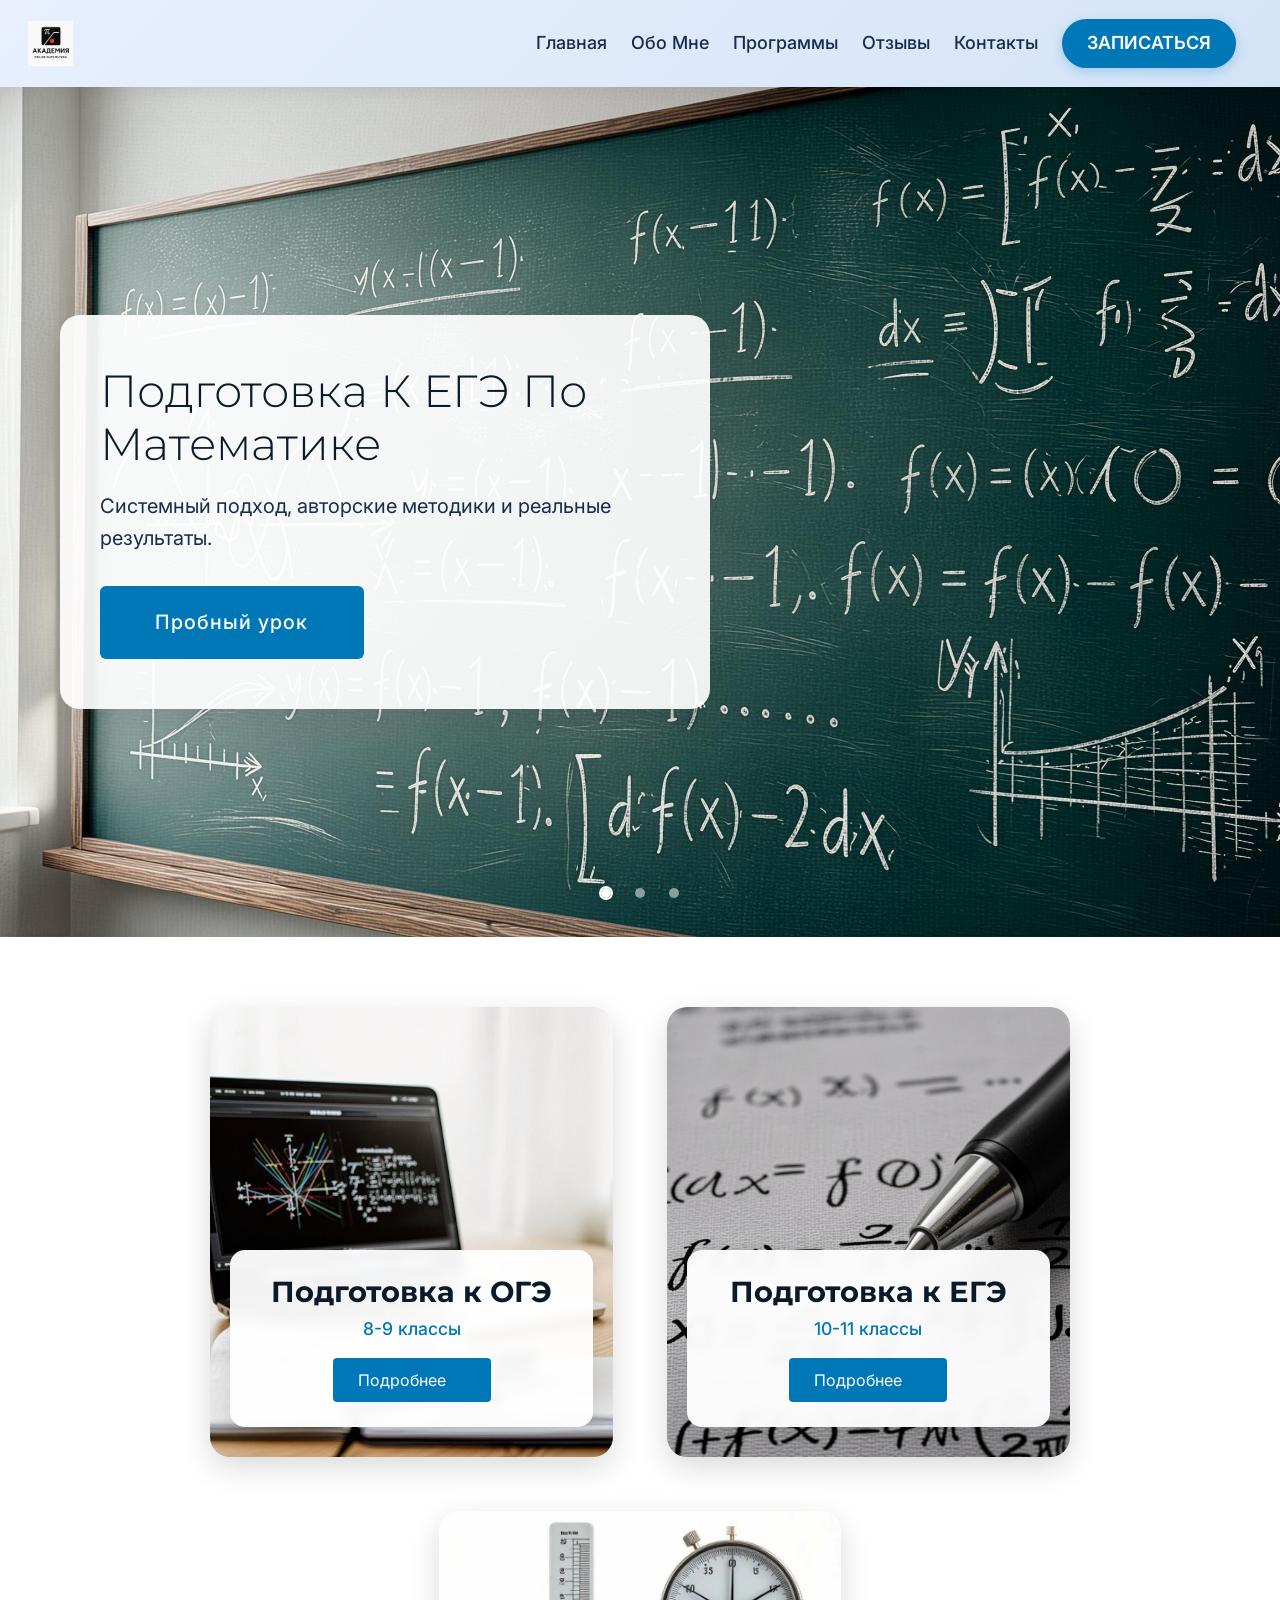
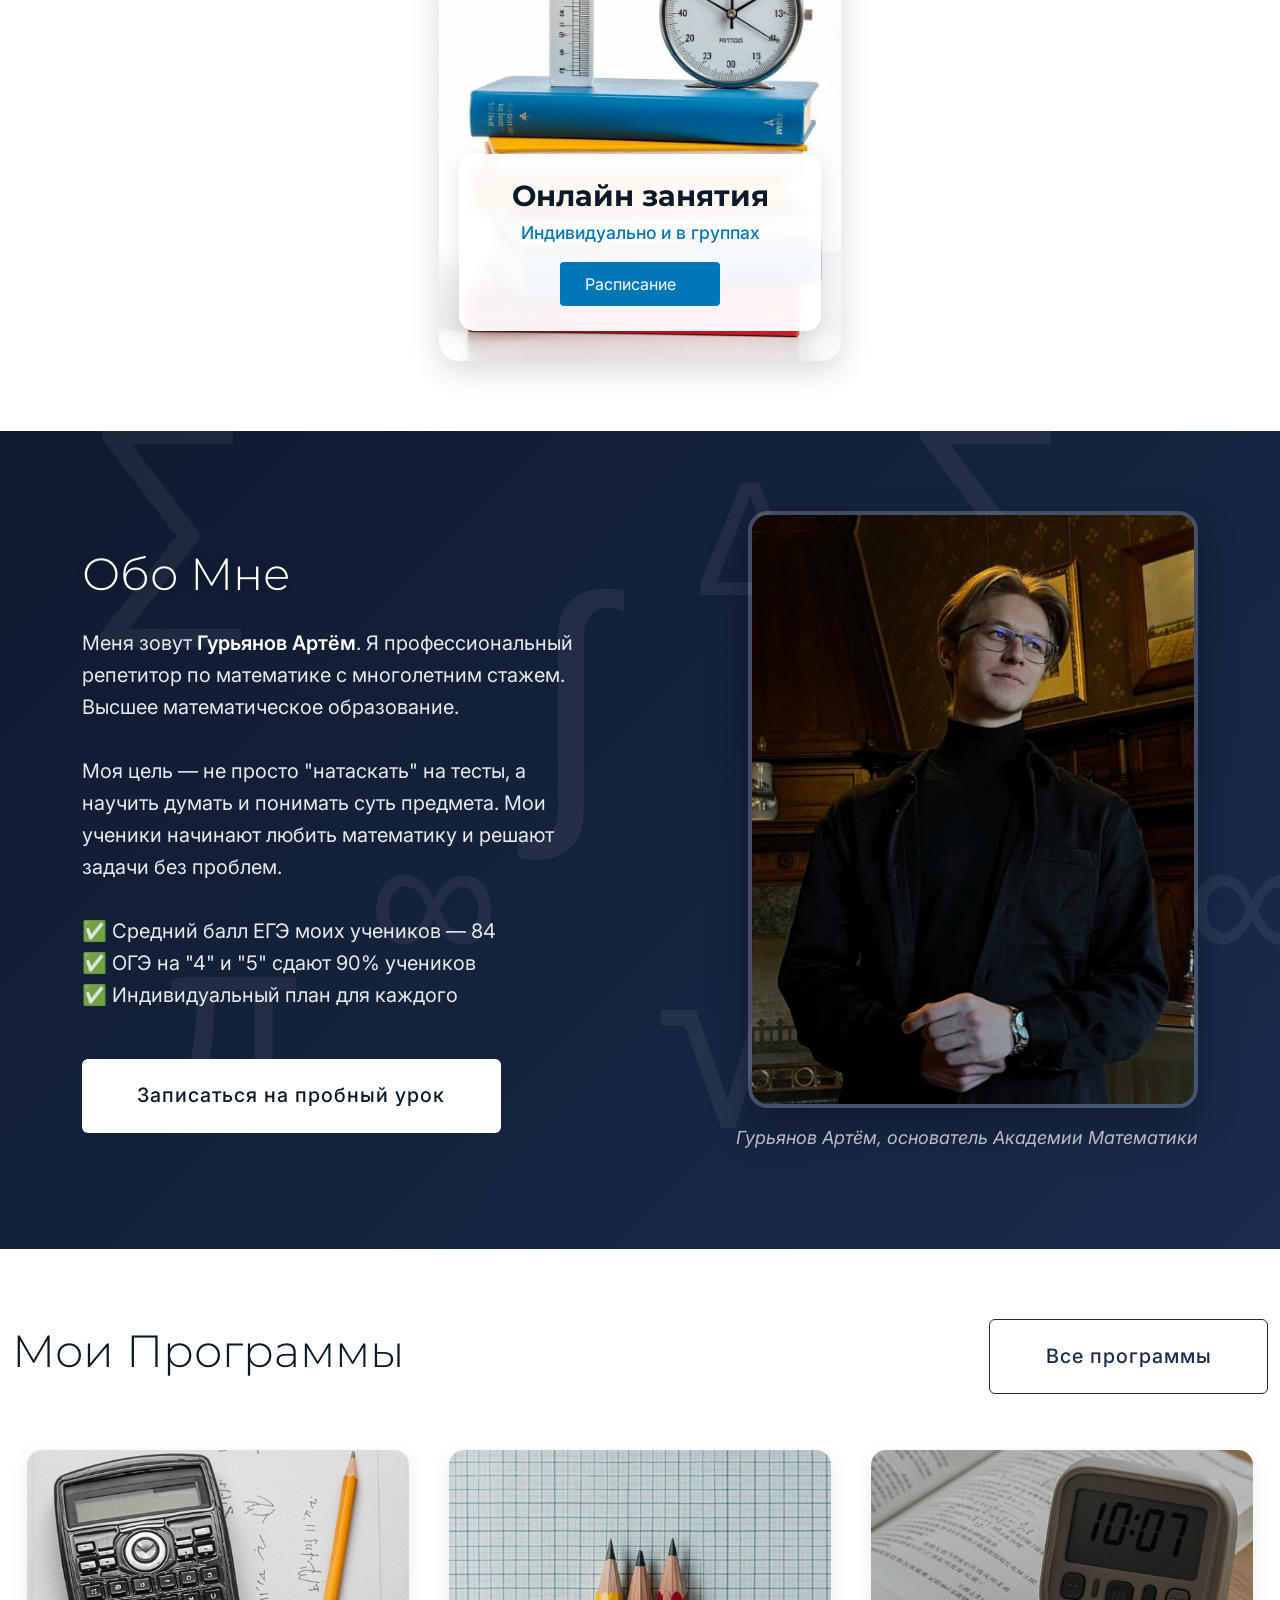
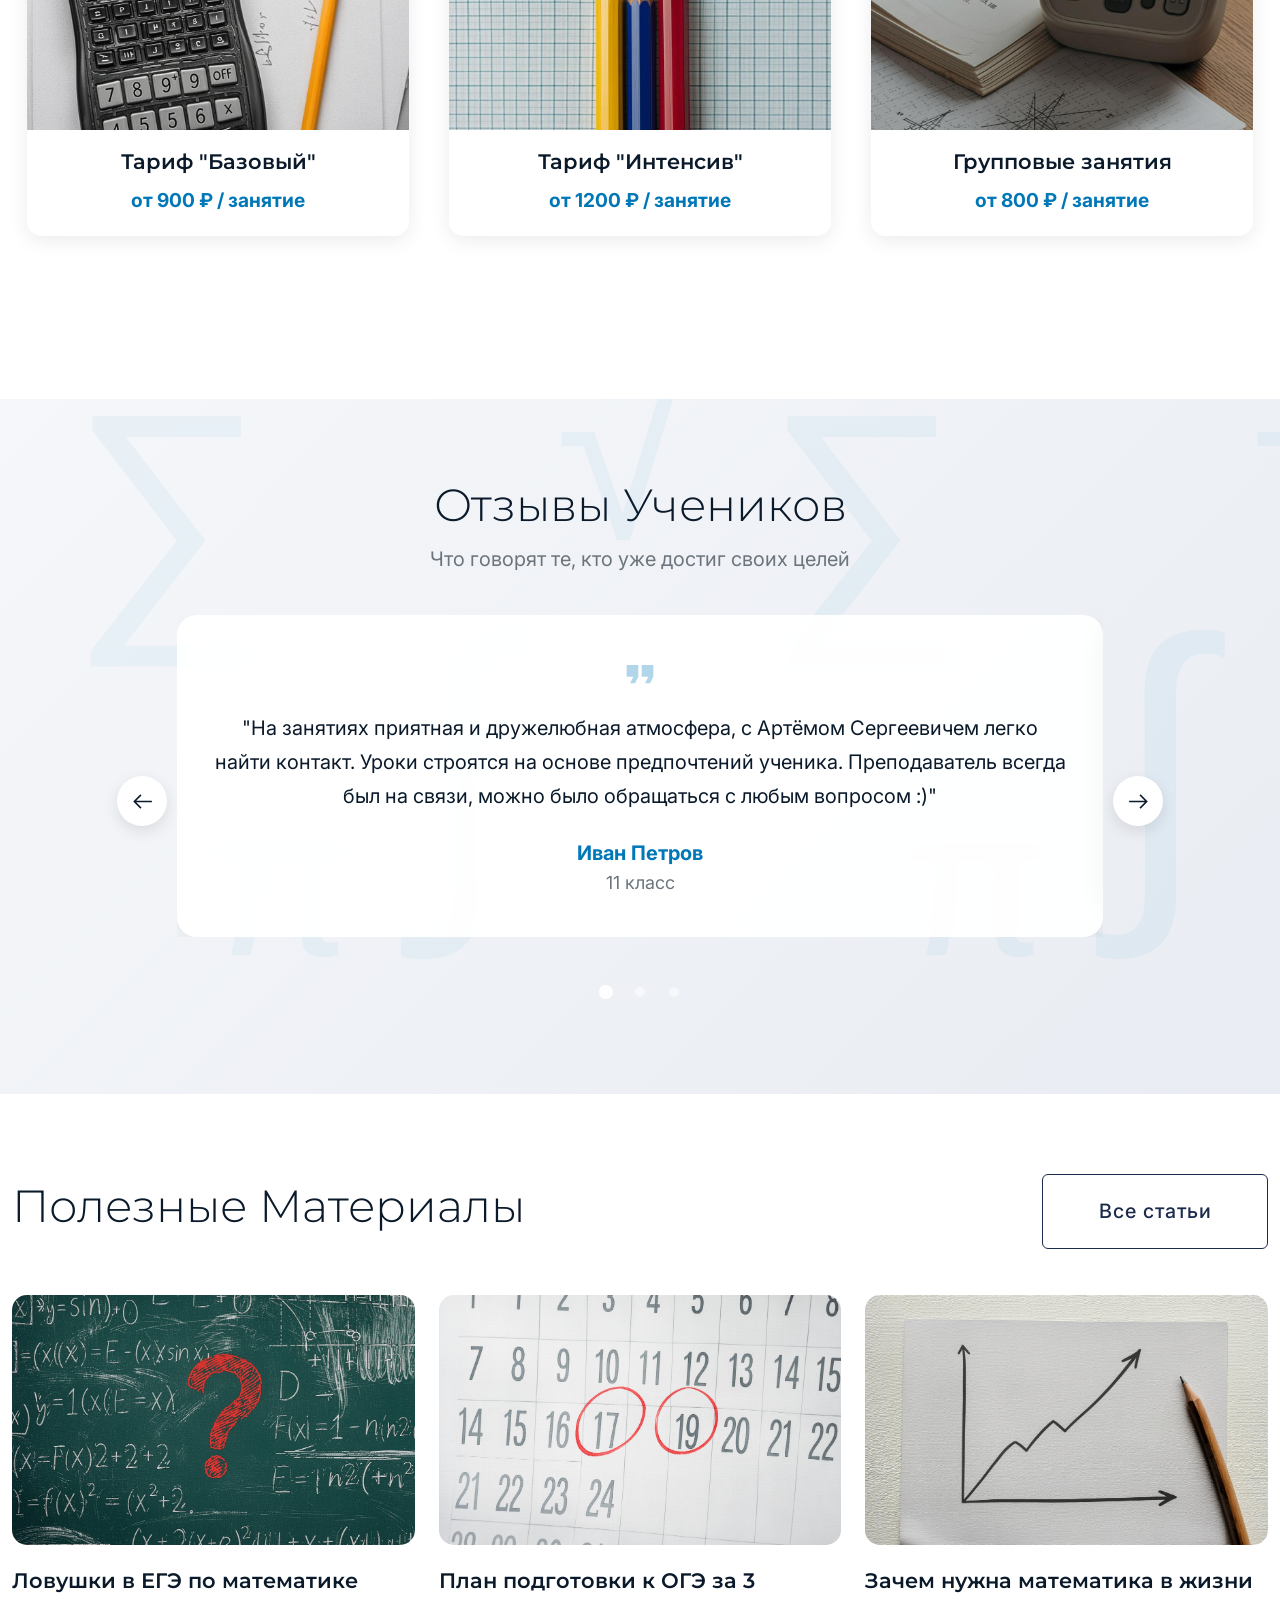
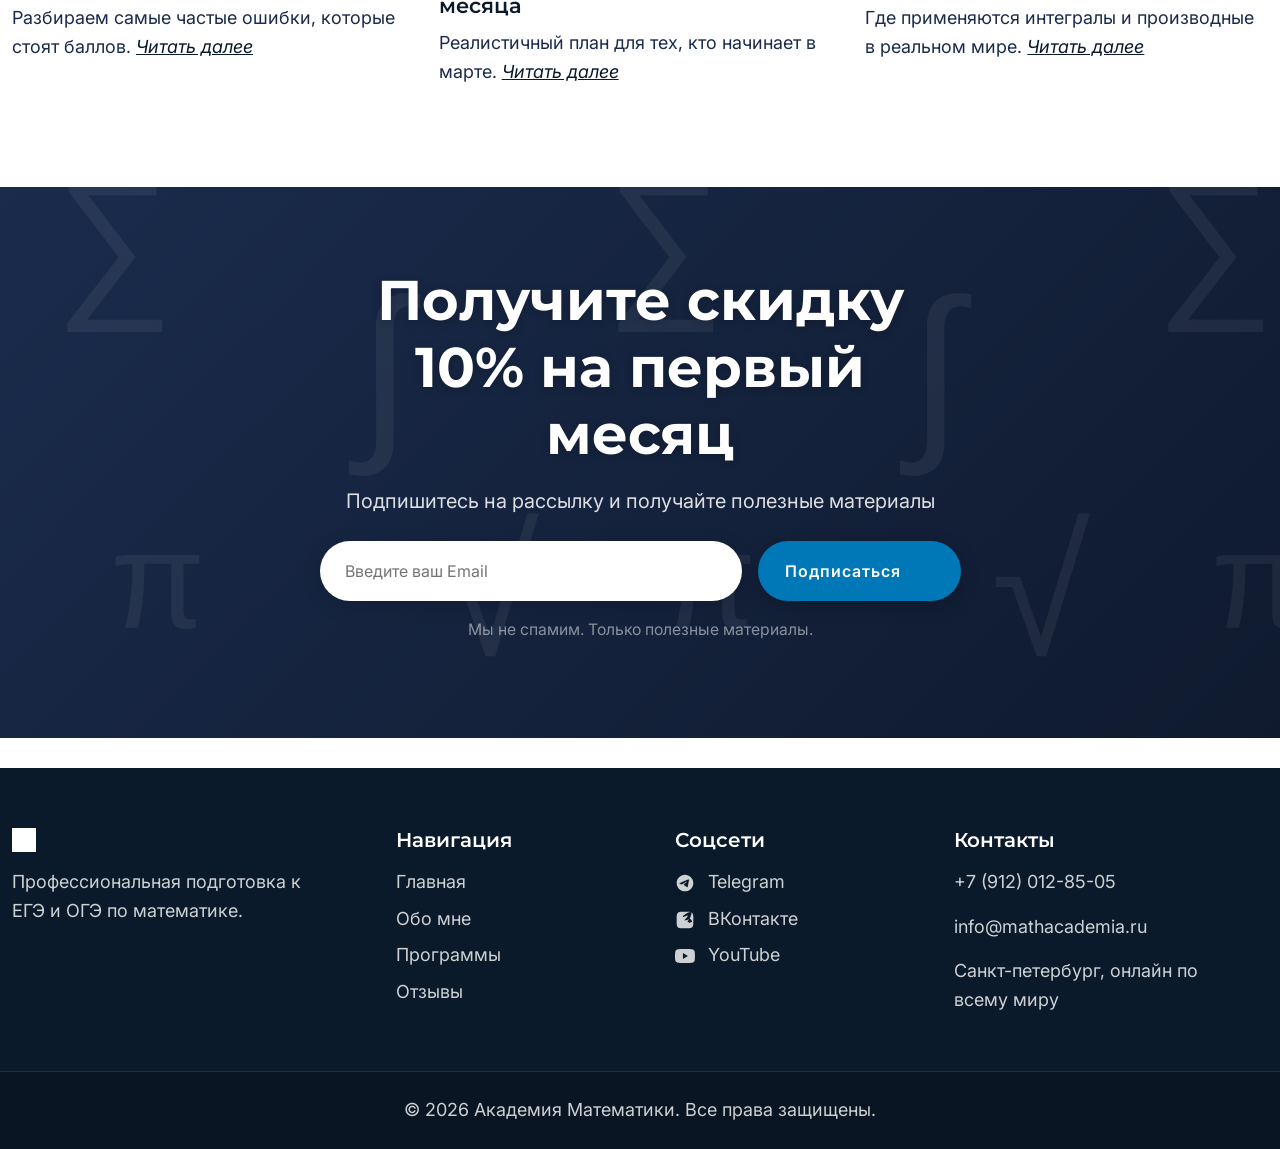
==== static/index.html @ e6bbadb2 "base_version" ====
<!DOCTYPE html>
<html>

<head>
  <title>Академия Математики</title>
  <meta charset="utf-8">
  <meta http-equiv="X-UA-Compatible" content="IE=edge">
  <meta name="viewport" content="width=device-width, initial-scale=1.0">
  <meta name="format-detection" content="telephone=no">
  <meta name="apple-mobile-web-app-capable" content="yes">
  <meta name="author" content="templatesjungle">
  <meta name="keywords" content="репетитор математика егэ огэ подготовка онлайн">
  <meta name="description" content="Профессиональный репетитор по математике. Подготовка к ЕГЭ и ОГЭ на высокий балл.">

  <link rel="stylesheet" type="text/css" href="/static/css/bootstrap.min.css">
  <link rel="stylesheet" type="text/css" href="/static/style.css">
  <link rel="stylesheet" href="https://cdn.jsdelivr.net/npm/swiper@9/swiper-bundle.min.css" />

  <link rel="preconnect" href="https://fonts.googleapis.com">
  <link rel="preconnect" href="https://fonts.gstatic.com" crossorigin>
  <link href="https://fonts.googleapis.com/css2?family=Inter:opsz,wght@14..32,400;14..32,500;14..32,600&family=Montserrat:wght@600;700&display=swap" rel="stylesheet">
</head>

<body class="bg-body" data-bs-spy="scroll" data-bs-target="#navbar" data-bs-root-margin="0px 0px -40%"
  data-bs-smooth-scroll="true" tabindex="0">
  
  <!-- SVG Иконки -->
  <svg xmlns="http://www.w3.org/2000/svg" style="display: none;">
    <symbol id="search" viewBox="0 0 32 32">
      <path fill="currentColor" d="M19 3C13.488 3 9 7.488 9 13c0 2.395.84 4.59 2.25 6.313L3.281 27.28l1.439 1.44l7.968-7.969A9.922 9.922 0 0 0 19 23c5.512 0 10-4.488 10-10S24.512 3 19 3zm0 2c4.43 0 8 3.57 8 8s-3.57 8-8 8s-8-3.57-8-8s3.57-8 8-8z" />
    </symbol>
    <symbol id="user" viewBox="0 0 16 16">
      <path d="M3 14s-1 0-1-1 1-4 6-4 6 3 6 4-1 1-1 1H3Zm5-6a3 3 0 1 0 0-6 3 3 0 0 0 0 6Z" />
    </symbol>
    <symbol id="cart" viewBox="0 0 16 16">
      <path d="M0 1.5A.5.5 0 0 1 .5 1H2a.5.5 0 0 1 .485.379L2.89 3H14.5a.5.5 0 0 1 .491.592l-1.5 8A.5.5 0 0 1 13 12H4a.5.5 0 0 1-.491-.408L2.01 3.607 1.61 2H.5a.5.5 0 0 1-.5-.5zM5 12a2 2 0 1 0 0 4 2 2 0 0 0 0-4zm7 0a2 2 0 1 0 0 4 2 2 0 0 0 0-4zm-7 1a1 1 0 1 1 0 2 1 1 0 0 1 0-2zm7 0a1 1 0 1 1 0 2 1 1 0 0 1 0-2z" />
    </symbol>
    <symbol id="arrow-left" viewBox="0 0 32 32">
      <path fill="currentColor" d="m13.281 6.781l-8.5 8.5l-.687.719l.687.719l8.5 8.5l1.438-1.438L7.938 17H28v-2H7.937l6.782-6.781z" />
    </symbol>
    <symbol id="arrow-right" viewBox="0 0 32 32">
      <path fill="currentColor" d="M18.719 6.781L17.28 8.22L24.063 15H4v2h20.063l-6.782 6.781l1.438 1.438l8.5-8.5l.687-.719l-.687-.719z" />
    </symbol>
    <symbol id="quote" viewBox="0 0 24 24">
      <path fill="currentColor" d="m15 17l2-4h-4V6h7v7l-2 4h-3Zm-9 0l2-4H4V6h7v7l-2 4H6Z" />
    </symbol>
    <symbol id="navbar-icon" viewBox="0 0 16 16">
      <path d="M14 10.5a.5.5 0 0 0-.5-.5h-3a.5.5 0 0 0 0 1h3a.5.5 0 0 0 .5-.5zm0-3a.5.5 0 0 0-.5-.5h-7a.5.5 0 0 0 0 1h7a.5.5 0 0 0 .5-.5zm0-3a.5.5 0 0 0-.5-.5h-11a.5.5 0 0 0 0 1h11a.5.5 0 0 0 .5-.5z" />
    </symbol>
    <symbol id="close" viewBox="0 0 16 16">
      <path d="M2.146 2.854a.5.5 0 1 1 .708-.708L8 7.293l5.146-5.147a.5.5 0 0 1 .708.708L8.707 8l5.147 5.146a.5.5 0 0 1-.708.708L8 8.707l-5.146 5.147a.5.5 0 0 1-.708-.708L7.293 8 2.146 2.854Z" />
    </symbol>
  </svg>

  <div id="preloader">
    <span class="loader"></span>
  </div>

  <!-- Header с светлой оболочкой -->
<header id="header" class="site-header">
  <nav id="header-nav" class="navbar navbar-expand-lg px-md-3 py-md-3 py-3">
    <div class="container-fluid">
      <a class="navbar-brand" href="index.html">
        <!-- Логотип должен быть тёмным, так как шапка светлая -->
        <img src="/static/images/main-logo.png" class="logo" alt="Math Mentor" style="height: 45px;">
      </a>
      <button class="navbar-toggler d-flex d-lg-none order-3 p-0" type="button" data-bs-toggle="offcanvas"
        data-bs-target="#bdNavbar" aria-controls="bdNavbar" aria-expanded="false" aria-label="Toggle navigation">
        <svg class="navbar-icon" width="40" height="40">
          <use xlink:href="#navbar-icon"></use>
        </svg>
      </button>
      <div class="offcanvas offcanvas-end" tabindex="-1" id="bdNavbar" aria-labelledby="bdNavbarOffcanvasLabel">
        <div class="offcanvas-header px-4 pb-0">
          <a class="navbar-brand" href="index.html">
            <img src="/static/images/main-logo.png" class="logo" alt="Math Mentor" style="height: 45px;">
          </a>
          <button type="button" class="btn-close" data-bs-dismiss="offcanvas" aria-label="Close"
            data-bs-target="#bdNavbar"></button>
        </div>
        <div class="offcanvas-body">
          <ul id="navbar" class="navbar-nav text-capitalize justify-content-end align-items-center flex-grow-1 pe-3">
            <li class="nav-item">
              <a class="nav-link me-4 active" href="index.html">Главная</a>
            </li>
            <li class="nav-item">
              <a class="nav-link me-4" href="#about-us">Обо мне</a>
            </li>
            <li class="nav-item dropdown me-4">
              <a class="nav-link dropdown-toggle" href="#" id="dropdownPages" data-bs-toggle="dropdown"
                aria-haspopup="true" aria-expanded="false">Программы</a>
              <ul class="dropdown-menu list-unstyled" aria-labelledby="dropdownPages">
                <li><a href="#" class="dropdown-item">Подготовка к ОГЭ</a></li>
                <li><a href="#" class="dropdown-item">Подготовка к ЕГЭ (Профиль)</a></li>
                <li><a href="#" class="dropdown-item">Подготовка к ЕГЭ (База)</a></li>
              </ul>
            </li>
            <li class="nav-item">
              <a class="nav-link me-4" href="#testimonials">Отзывы</a>
            </li>
            <li class="nav-item">
              <a class="nav-link me-4" href="#footer">Контакты</a>
            </li>
            <li class="nav-item">
              <a class="nav-link" href="#">ЗАПИСАТЬСЯ</a>
            </li>
          </ul>
        </div>
      </div>
    </div>
  </nav>
</header>

  <!-- Billboard -->
  <section id="billboard" class="overflow-hidden">
    <div class="swiper main-swiper">
      <div class="swiper-wrapper">
        <div class="swiper-slide">
          <div class="container-fluid px-0">
            <div class="row g-0">
              <div class="col-md-12">
                <div class="banner-item d-flex align-items-center"
                  style="background-image: url('/static/images/banner-image1.jpg'); background-repeat: no-repeat; background-position: center; background-size: cover; min-height: 850px;">
                  <div class="banner-content">
                    <h2 class="display-2 text-capitalize text-dark pb-2">Подготовка к ЕГЭ по математике</h2>
                    <p class="fs-5">Системный подход, авторские методики и реальные результаты.</p>
                    <a href="#" class="btn btn-medium btn-primary position-relative mt-3">
                      <span>Пробный урок</span>
                      <svg class="arrow-right position-absolute" width="18" height="20">
                        <use xlink:href="#arrow-right"></use>
                      </svg>
                    </a>
                  </div>
                </div>
              </div>
            </div>
          </div>
        </div>
        <div class="swiper-slide">
          <div class="container-fluid px-0">
            <div class="row g-0">
              <div class="col-md-12">
                <div class="banner-item d-flex align-items-center"
                  style="background-image: url('/static/images/banner-image2.jpg'); background-repeat: no-repeat; background-position: center; background-size: cover; min-height: 850px;">
                  <div class="banner-content">
                    <h2 class="display-2 text-capitalize text-dark pb-2">ОГЭ на "Отлично"</h2>
                    <p class="fs-5">Закроем пробелы в школьной программе, научим решать сложные задачи и побеждать стресс на экзамене.</p>
                    <a href="#" class="btn btn-medium btn-primary position-relative mt-3">
                      <span>Узнать программу</span>
                      <svg class="arrow-right position-absolute" width="18" height="20">
                        <use xlink:href="#arrow-right"></use>
                      </svg>
                    </a>
                  </div>
                </div>
              </div>
            </div>
          </div>
        </div>
        <div class="swiper-slide">
          <div class="container-fluid px-0">
            <div class="row g-0">
              <div class="col-md-12">
                <div class="banner-item d-flex align-items-center"
                  style="background-image: url('/static/images/banner-image3.jpg'); background-repeat: no-repeat; background-position: center; background-size: cover; min-height: 850px;">
                  <div class="banner-content">
                    <h2 class="display-2 text-capitalize text-dark pb-2">Индивидуальный подход</h2>
                    <p class="fs-5">Каждый ученик уникален. Я подбираю программу, учитывая ваш текущий уровень и цели.</p>
                    <a href="#" class="btn btn-medium btn-primary position-relative mt-3">
                      <span>Записаться</span>
                      <svg class="arrow-right position-absolute" width="18" height="20">
                        <use xlink:href="#arrow-right"></use>
                      </svg>
                    </a>
                  </div>
                </div>
              </div>
            </div>
          </div>
        </div>
      </div>
    </div>
    <div class="swiper-pagination"></div>
  </section>

  <!-- Программы (окошки внутри картинок) -->
  <section id="banner" class="padding-medium">
    <div class="container-fluid">
      <div class="row g-4 justify-content-center">
        
        <div class="col-lg-4 col-md-6">
          <div class="program-card">
            <img src="/static/images/product-large-2.jpg" alt="Подготовка к ОГЭ">
            <div class="program-overlay">
              <h3>Подготовка к ОГЭ</h3>
              <p>8-9 классы</p>
              <a href="#" class="btn btn-primary">Подробнее</a>
            </div>
          </div>
        </div>
        
        <div class="col-lg-4 col-md-6">
          <div class="program-card">
            <img src="/static/images/product-large-3.jpg" alt="Подготовка к ЕГЭ">
            <div class="program-overlay">
              <h3>Подготовка к ЕГЭ</h3>
              <p>10-11 классы</p>
              <a href="#" class="btn btn-primary">Подробнее</a>
            </div>
          </div>
        </div>
        
        <div class="col-lg-4 col-md-6">
          <div class="program-card">
            <img src="/static/images/product-large-4.jpg" alt="Онлайн занятия">
            <div class="program-overlay">
              <h3>Онлайн занятия</h3>
              <p>Индивидуально и в группах</p>
              <a href="#" class="btn btn-primary">Расписание</a>
            </div>
          </div>
        </div>
        
      </div>
    </div>
  </section>

  <!-- Обо мне -->
  <section id="about-us" class="padding-large">
    <div class="container">
      <div class="row align-items-center g-5">
        
        <div class="col-lg-6 col-md-12">
          <div class="about-text pe-lg-4">
            <h2 class="display-2 text-capitalize pb-3">Обо мне</h2>
            <p class="fs-5 pb-3">
              Меня зовут <strong>Гурьянов Артём</strong>. Я профессиональный репетитор 
              по математике с многолетним стажем. Высшее математическое образование.
            </p>
            <p class="fs-5 pb-3">
              Моя цель — не просто "натаскать" на тесты, а научить думать и понимать 
              суть предмета. Мои ученики начинают любить математику и решают задачи без проблем.
            </p>
            <p class="fs-5 pb-4">
              ✅ Средний балл ЕГЭ моих учеников — 84<br>
              ✅ ОГЭ на "4" и "5" сдают 90% учеников<br>
              ✅ Индивидуальный план для каждого
            </p>
            <a href="#" class="btn btn-medium btn-primary position-relative mt-2">
              <span>Записаться на пробный урок</span>
              <svg class="arrow-right position-absolute" width="18" height="20">
                <use xlink:href="#arrow-right"></use>
              </svg>
            </a>
          </div>
        </div>
        
        <div class="col-lg-6 col-md-12">
          <div class="about-image text-center text-lg-end">
            <img src="/static/images/about-photo.jpg" 
                 alt="Гурьянов Артём - репетитор по математике" 
                 class="img-fluid"
                 style="max-width: 450px; width: 100%; border-radius: 20px;">
            <p class="mt-3 fst-italic">Гурьянов Артём, основатель Академии Математики</p>
          </div>
        </div>
        
      </div>
    </div>
  </section>

  <!-- Программы (слайдер) -->
  <section id="featured-products" class="product-store position-relative padding-medium">
    <div class="container-fluid">
      <div class="row">
        <div class="display-header pb-3 d-md-flex justify-content-between align-items-center flex-wrap col-md-12">
          <h2 class="display-2 text-dark text-capitalize">Мои программы</h2>
          <a href="#" class="btn btn-medium btn-outline-dark position-relative">
            <span>Все программы</span>
            <svg class="arrow-right position-absolute" width="18" height="20">
              <use xlink:href="#arrow-right"></use>
            </svg>
          </a>
        </div>
      </div>
      <div class="row">
        <div id="featured-swiper" class="product-swiper col-md-12">
          <div class="swiper">
            <div class="swiper-wrapper">
              
              <div class="swiper-slide">
                <div class="product-card">
                  <div class="image-holder">
                    <img src="/static/images/product-item1.jpg" alt="Тариф Базовый">
                  </div>
                  <div class="cart-concern">
                    <h3 class="card-title"><a href="#">Тариф "Базовый"</a></h3>
                    <div class="cart-info">
                      <a class="pseudo-text-effect fw-bold" href="#" data-after="ЗАПИСАТЬСЯ">
                        <span>от 900 ₽ / занятие</span>
                      </a>
                    </div>
                  </div>
                </div>
              </div>
              
              <div class="swiper-slide">
                <div class="product-card">
                  <div class="image-holder">
                    <img src="/static/images/product-item2.jpg" alt="Тариф Интенсив">
                  </div>
                  <div class="cart-concern">
                    <h3 class="card-title"><a href="#">Тариф "Интенсив"</a></h3>
                    <div class="cart-info">
                      <a class="pseudo-text-effect fw-bold" href="#" data-after="ЗАПИСАТЬСЯ">
                        <span>от 1200 ₽ / занятие</span>
                      </a>
                    </div>
                  </div>
                </div>
              </div>
              
              <div class="swiper-slide">
                <div class="product-card">
                  <div class="image-holder">
                    <img src="/static/images/product-item3.jpg" alt="Групповые занятия">
                  </div>
                  <div class="cart-concern">
                    <h3 class="card-title"><a href="#">Групповые занятия</a></h3>
                    <div class="cart-info">
                      <a class="pseudo-text-effect fw-bold" href="#" data-after="ЗАПИСАТЬСЯ">
                        <span>от 800 ₽ / занятие</span>
                      </a>
                    </div>
                  </div>
                </div>
              </div>
              
              <div class="swiper-slide">
                <div class="product-card">
                  <div class="image-holder">
                    <img src="/static/images/product-item4.jpg" alt="Консультация">
                  </div>
                  <div class="cart-concern">
                    <h3 class="card-title"><a href="#">Консультация</a></h3>
                    <div class="cart-info">
                      <a class="pseudo-text-effect fw-bold" href="#" data-after="ЗАПИСАТЬСЯ">
                        <span>800 ₽</span>
                      </a>
                    </div>
                  </div>
                </div>
              </div>

            </div>
          </div>
          <div class="swiper-pagination text-center mt-4"></div>
        </div>
      </div>
    </div>
  </section>

  <!-- Отзывы -->
  <section id="testimonials" class="position-relative padding-large">
    <div class="container">
      
      <div class="row justify-content-center mb-4">
        <div class="col-lg-8 text-center">
          <h2 class="display-2 text-dark text-capitalize">Отзывы учеников</h2>
          <p class="fs-5 text-muted">Что говорят те, кто уже достиг своих целей</p>
        </div>
      </div>
      
      <div class="row justify-content-center">
        <div class="col-lg-10 col-md-12">
          <div class="review-content position-relative">
            
            <div class="swiper-icon swiper-arrow swiper-arrow-prev position-absolute d-flex align-items-center justify-content-center">
              <svg class="icon-arrow" width="25" height="25">
                <use xlink:href="#arrow-left" />
              </svg>
            </div>
            
            <div class="swiper testimonial-swiper">
              <div class="swiper-wrapper">
                
                <div class="swiper-slide">
                  <div class="review-item text-center">
                    <div class="quotation mb-3">
                      <svg class="quote" width="40" height="40">
                        <use xlink:href="#quote" />
                      </svg>
                    </div>
                    <blockquote class="fs-5 mb-4">
                      "На занятиях приятная и дружелюбная атмосфера, с Артёмом Сергеевичем легко найти контакт. Уроки строятся на основе предпочтений ученика. Преподаватель всегда был на связи, можно было обращаться с любым вопросом :)"
                    </blockquote>
                    <div class="author-detail">
                      <div class="name text-primary fw-bold fs-5">Иван Петров</div>
                      <div class="text-muted">11 класс</div>
                    </div>
                  </div>
                </div>
                
                <div class="swiper-slide">
                  <div class="review-item text-center">
                    <div class="quotation mb-3">
                      <svg class="quote" width="40" height="40">
                        <use xlink:href="#quote" />
                      </svg>
                    </div>
                    <blockquote class="fs-5 mb-4">
                      "Дочка боялась математики, но после занятий с Артёмом Сергеевичем полюбила предмет. 
                      ОГЭ сдала на твёрдую 5. Очень рекомендую!"
                    </blockquote>
                    <div class="author-detail">
                      <div class="name text-primary fw-bold fs-5">Елена Соколова</div>
                      <div class="text-muted">мама ученицы 9 класса</div>
                    </div>
                  </div>
                </div>
                
                <div class="swiper-slide">
                  <div class="review-item text-center">
                    <div class="quotation mb-3">
                      <svg class="quote" width="40" height="40">
                        <use xlink:href="#quote" />
                      </svg>
                    </div>
                    <blockquote class="fs-5 mb-4">
                      "Занимались всего 2 месяца. Результат ЕГЭ — 78 баллов. Экспресс-курс сработал на ура.
                       Огромное спасибо!"
                    </blockquote>
                    <div class="author-detail">
                      <div class="name text-primary fw-bold fs-5">Дима</div>
                      <div class="text-muted">11 класс</div>
                    </div>
                  </div>
                </div>
                
              </div>
            </div>
            
            <div class="swiper-icon swiper-arrow swiper-arrow-next position-absolute d-flex align-items-center justify-content-center">
              <svg class="icon-arrow" width="25" height="25">
                <use xlink:href="#arrow-right" />
              </svg>
            </div>
            
          </div>
        </div>
      </div>
      
      <div class="swiper-pagination text-center position-relative mt-5"></div>
      
    </div>
  </section>

  <!-- Блог -->
  <section id="latest-blog" class="padding-medium">
    <div class="container-fluid">
        <div class="row">
            <div class="col-md-12">
                <div class="display-header d-md-flex flex-wrap justify-content-between align-items-center pb-3">
                    <h2 class="display-2 text-dark text-capitalize">Полезные материалы</h2>
                    <a href="/blog" class="btn btn-medium btn-outline-dark position-relative">
                        <span>Все статьи</span>
                    </a>
                </div>
            </div>
        </div>
        
        <div class="row post-grid justify-content-center">
            
            <!-- Статья 1 -->
            <div class="col-lg-4 col-md-6">
                <div class="card-item">
                    <div class="card-image image-zoom-effect">
                        <a href="/blog/article-1">
                            <img src="/static/images/post-item1.jpg" alt="Статья" class="post-image img-fluid w-100">
                        </a>
                    </div>
                    <div class="card-body p-0 mt-4">
                        <h3 class="card-title">
                            <a href="/blog/article-1">Ловушки в ЕГЭ по математике</a>
                        </h3>
                        <p>Разбираем самые частые ошибки, которые стоят баллов. 
                            <a href="/blog/article-1" class="text-decoration-underline">
                                <em>Читать далее</em>
                            </a>
                        </p>
                    </div>
                </div>
            </div>
            
            <!-- Статья 2 -->
            <div class="col-lg-4 col-md-6">
                <div class="card-item">
                    <div class="card-image image-zoom-effect">
                        <a href="/blog/article-2">
                            <img src="/static/images/post-item2.jpg" alt="Статья" class="post-image img-fluid w-100">
                        </a>
                    </div>
                    <div class="card-body p-0 mt-4">
                        <h3 class="card-title">
                            <a href="/blog/article-2">План подготовки к ОГЭ за 3 месяца</a>
                        </h3>
                        <p>Реалистичный план для тех, кто начинает в марте. 
                            <a href="/blog/article-2" class="text-decoration-underline">
                                <em>Читать далее</em>
                            </a>
                        </p>
                    </div>
                </div>
            </div>
            
            <!-- Статья 3 -->
            <div class="col-lg-4 col-md-6">
                <div class="card-item">
                    <div class="card-image image-zoom-effect">
                        <a href="/blog/article-3">
                            <img src="/static/images/post-item3.jpg" alt="Статья" class="post-image img-fluid w-100">
                        </a>
                    </div>
                    <div class="card-body p-0 mt-4">
                        <h3 class="card-title">
                            <a href="/blog/article-3">Зачем нужна математика в жизни</a>
                        </h3>
                        <p>Где применяются интегралы и производные в реальном мире. 
                            <a href="/blog/article-3" class="text-decoration-underline">
                                <em>Читать далее</em>
                            </a>
                        </p>
                    </div>
                </div>
            </div>
            
        </div>
    </div>
</section>

<!-- Подписка -->
<section class="subscribe padding-large">
  <div class="container">
    <div class="row d-flex justify-content-center">
      <div class="col-lg-7 col-md-10">
        <div class="subscribe-content text-center">
          <div class="subscribe-header">
            <h2 class="display-4 fw-bold">Получите скидку 10% на первый месяц</h2>
            <p class="fs-5 mt-3">Подпишитесь на рассылку и получайте полезные материалы</p>
          </div>
          
          <!-- Форма подписки -->
          <form id="subscribe-form" class="mt-4" onsubmit="return false;">
            <div class="row g-3 justify-content-center">
              <div class="col-md-8">
                <input type="email" 
                       id="subscribe-email" 
                       name="email" 
                       placeholder="Введите ваш Email" 
                       class="w-100 bg-light border-0 ps-4 py-3 rounded-3"
                       autocomplete="off"
                       required>
              </div>
              <div class="col-md-4">
                <button type="button" id="subscribe-btn" class="btn btn-black text-capitalize w-100 py-3">Подписаться</button>
              </div>
            </div>
          </form>
          <p class="text-white-50 mt-3 small">Мы не спамим. Только полезные материалы.</p>
          
          <!-- Сообщение о результате -->
          <div id="subscribe-message" class="mt-3"></div>
        </div>
      </div>
    </div>
  </div>
</section>

<script>
(function() {
    'use strict';
    
    // Ждём полной загрузки страницы
    if (document.readyState === 'loading') {
        document.addEventListener('DOMContentLoaded', initSubscribe);
    } else {
        initSubscribe();
    }
    
    function initSubscribe() {
        const emailInput = document.getElementById('subscribe-email');
        const subscribeBtn = document.getElementById('subscribe-btn');
        const messageDiv = document.getElementById('subscribe-message');
        
        if (!subscribeBtn) {
            console.warn('Кнопка подписки не найдена');
            return;
        }
        
        // Удаляем старые обработчики (на всякий случай)
        const oldForm = document.getElementById('subscribe-form');
        if (oldForm) {
            const newForm = oldForm.cloneNode(true);
            oldForm.parentNode.replaceChild(newForm, oldForm);
        }
        
        // Назначаем новый обработчик на кнопку
        document.getElementById('subscribe-btn').addEventListener('click', async function(e) {
            e.preventDefault();
            e.stopPropagation();
            
            const email = document.getElementById('subscribe-email').value.trim();
            const btn = this;
            const msgDiv = document.getElementById('subscribe-message');
            
            // Очищаем сообщение
            msgDiv.innerHTML = '';
            msgDiv.style.display = 'none';
            
            // Валидация
            if (!email) {
                showMessage(msgDiv, 'Пожалуйста, введите email', 'error');
                return;
            }
            
            if (!email.includes('@') || !email.includes('.')) {
                showMessage(msgDiv, 'Пожалуйста, введите корректный email', 'error');
                return;
            }
            
            // Блокируем кнопку
            btn.disabled = true;
            btn.textContent = 'Отправка...';
            
            try {
                // Создаём FormData
                const formData = new FormData();
                formData.append('email', email);
                
                // Отправляем запрос
                const response = await fetch('/api/subscribe', {
                    method: 'POST',
                    body: formData
                });
                
                const data = await response.json();
                
                if (response.ok) {
                    showMessage(msgDiv, '✅ ' + (data.message || 'Подписка оформлена!'), 'success');
                    document.getElementById('subscribe-email').value = '';
                    console.log('✅ Подписка успешна:', email);
                } else {
                    const errorMsg = data.detail || data.message || 'Ошибка подписки';
                    showMessage(msgDiv, '❌ ' + errorMsg, 'error');
                    console.error('❌ Ошибка сервера:', data);
                }
                
            } catch (error) {
                console.error('❌ Ошибка сети:', error);
                showMessage(msgDiv, '❌ Ошибка соединения с сервером', 'error');
                
            } finally {
                // Разблокируем кнопку
                btn.disabled = false;
                btn.textContent = 'Подписаться';
            }
        });
        
        // Также разрешаем отправку по Enter
        document.getElementById('subscribe-email').addEventListener('keypress', function(e) {
            if (e.key === 'Enter') {
                e.preventDefault();
                document.getElementById('subscribe-btn').click();
            }
        });
    }
    
    function showMessage(element, text, type) {
        element.textContent = text;
        element.style.display = 'block';
        element.style.padding = '12px 20px';
        element.style.borderRadius = '10px';
        element.style.fontWeight = '500';
        
        if (type === 'success') {
            element.style.backgroundColor = '#d4edda';
            element.style.color = '#155724';
            element.style.border = '1px solid #c3e6cb';
        } else {
            element.style.backgroundColor = '#f8d7da';
            element.style.color = '#721c24';
            element.style.border = '1px solid #f5c6cb';
        }
        
        setTimeout(() => {
            element.style.display = 'none';
        }, 5000);
    }
    
})();
</script>

  <!-- Footer -->
  <footer id="footer">
    <div class="container-fluid">
      <div class="row">
        <div class="row d-flex flex-wrap justify-content-between">
          
          <div class="col-lg-3 col-md-6 pb-3">
            <div class="footer-menu">
              <img src="/static/images/main-logo.png" alt="logo" class="pb-3" style="height: 40px; filter: brightness(0) invert(1);">
              <p>Профессиональная подготовка к ЕГЭ и ОГЭ по математике.</p>
            </div>
          </div>
          
          <div class="col-lg-2 col-md-6 pb-3">
            <div class="footer-menu">
              <h5 class="widget-title pb-2 fs-5">Навигация</h5>
              <ul class="list-unstyled">
                <li class="pb-2"><a href="#">Главная</a></li>
                <li class="pb-2"><a href="#about-us">Обо мне</a></li>
                <li class="pb-2"><a href="#featured-products">Программы</a></li>
                <li class="pb-2"><a href="#testimonials">Отзывы</a></li>
              </ul>
            </div>
          </div>
          
          <div class="col-lg-2 col-md-6 pb-3">
    <div class="footer-menu">
        <h5 class="widget-title pb-2 fs-5">Соцсети</h5>
        <ul class="list-unstyled">
            <li class="pb-2">
                <a href="https://t.me/mathacademia" target="_blank" rel="noopener noreferrer">
                    <svg width="20" height="20" viewBox="0 0 24 24" fill="currentColor" style="margin-right: 8px;">
                        <path d="M12 2C6.48 2 2 6.48 2 12s4.48 10 10 10 10-4.48 10-10S17.52 2 12 2zm4.64 6.8c-.15 1.58-.8 5.42-1.13 7.19-.14.75-.42 1-.68 1.03-.58.05-1.02-.38-1.58-.75-.88-.58-1.38-.94-2.23-1.5-.99-.65-.35-1.01.22-1.59.15-.15 2.71-2.48 2.76-2.69.01-.03.01-.14-.05-.2-.06-.06-.15-.04-.22-.02-.09.02-1.6 1.02-4.52 2.99-.43.29-.82.44-1.17.43-.38-.01-1.12-.22-1.67-.4-.67-.22-1.2-.33-1.16-.7.03-.19.29-.38.79-.58 3.06-1.33 5.1-2.21 6.11-2.64 2.91-1.21 3.51-1.42 3.9-1.43h.03c.2 0 .58.04.84.28.22.19.28.45.31.63.03.18.04.38.02.59z"/>
                    </svg>
                    Telegram
                </a>
            </li>
            <li class="pb-2">
                <a href="https://vk.com/your_vk_username" target="_blank" rel="noopener noreferrer">
                    <svg width="20" height="20" viewBox="0 0 24 24" fill="currentColor" style="margin-right: 8px;">
                        <path d="M15.07 2H8.93C3.33 2 2 3.33 2 8.93v6.14C2 20.67 3.33 22 8.93 22h6.14C20.67 22 22 20.67 22 15.07V8.93C22 3.33 20.67 2 15.07 2zm3.5 12.67c-.26.72-.76.72-1.37.56-.9-.25-1.42-.9-2.2-1.5-.2-.15-.1-.23.07-.41.52-.48 1.04-1.03 1.38-1.73.2-.42-.11-.42-.44-.29-1.06.43-2.08.79-3.07 1.14-.5.17-.93.31-1.24.07-.38-.3.02-.77.27-1.1.14-.17 1.1-1.06 1.7-1.68.9-.95 1.44-1.87 1.65-2.53.18-.57-.1-.77-.58-.62-1.57.5-3.08 1.1-4.13 1.63-.53.27-1.05.4-1.2-.08-.17-.5.33-1.03.82-1.48.56-.53 1.25-1.07 1.93-1.55 2.12-1.48 4.13-2.55 6.05-2.7 1.12-.09 1.73.43 1.6 1.55-.15 1.23-.54 2.53-1.05 3.78-.23.55-.55 1.07-.9 1.55-.3.4-.34.65-.08.9.23.23.6.55.95.9.6.6 1.18 1.25 1.57 1.97.3.55.37 1.08-.05 1.22z"/>
                    </svg>
                    ВКонтакте
                </a>
            </li>
            <li class="pb-2">
                <a href="https://www.youtube.com/@Academia-math" target="_blank" rel="noopener noreferrer">
                    <svg width="20" height="20" viewBox="0 0 24 24" fill="currentColor" style="margin-right: 8px;">
                        <path d="M23.5 6.2c-.3-1-1-1.8-2-2.1C19.7 3.5 12 3.5 12 3.5s-7.7 0-9.5.6c-1 .3-1.7 1.1-2 2.1C0 8 0 12 0 12s0 4 .5 5.8c.3 1 1 1.8 2 2.1 1.8.6 9.5.6 9.5.6s7.7 0 9.5-.6c1-.3 1.7-1.1 2-2.1.5-1.8.5-5.8.5-5.8s0-4-.5-5.8zM9.5 15.5v-7l6 3.5-6 3.5z"/>
                    </svg>
                    YouTube
                </a>
            </li>
        </ul>
    </div>
</div>
          
          <div class="col-lg-3 col-md-6">
            <div class="footer-menu">
              <h5 class="widget-title pb-2 fs-5">Контакты</h5>
              <p><a href="#">+7 (912) 012-85-05</a></p>
              <p><a href="mailto:info@mathmentor.ru">info@mathacademia.ru</a></p>
              <p>Санкт-петербург, онлайн по всему миру</p>
            </div>
          </div>
          
        </div>
      </div>
    </div>
    <div class="bg-gray border-top mt-4">
      <div class="text-center py-4">
        <p class="mb-0">© 2026 Академия Математики. Все права защищены.</p>
      </div>
    </div>
  </footer>

<!-- Скрипт для обработки формы подписки -->
<script>
document.addEventListener('DOMContentLoaded', function() {
    const subscribeForm = document.getElementById('subscribe-form');
    const messageDiv = document.getElementById('subscribe-message');
    
    if (subscribeForm) {
        subscribeForm.addEventListener('submit', async function(e) {
            e.preventDefault();
            
            const emailInput = document.getElementById('subscribe-email');
            const email = emailInput.value.trim();
            const submitBtn = this.querySelector('button[type="submit"]');
            
            // Валидация
            if (!email) {
                showMessage('Введите email', 'red');
                return;
            }
            
            if (!email.includes('@') || !email.includes('.')) {
                showMessage('Введите корректный email', 'red');
                return;
            }
            
            // Блокируем кнопку
            submitBtn.disabled = true;
            submitBtn.textContent = 'Отправка...';
            
            // Отправка на сервер
            try {
                const formData = new FormData();
                formData.append('email', email);
                
                const response = await fetch('/api/subscribe', {
                    method: 'POST',
                    body: formData
                });
                
                const data = await response.json();
                
                if (response.ok) {
                    showMessage(data.message || '✅ Подписка оформлена!', '#28a745');
                    emailInput.value = ''; // Очищаем поле
                } else {
                    showMessage(data.message || '❌ Ошибка подписки', 'red');
                }
            } catch (error) {
                console.error('Ошибка:', error);
                showMessage('❌ Ошибка соединения с сервером', 'red');
            } finally {
                // Разблокируем кнопку
                submitBtn.disabled = false;
                submitBtn.textContent = 'Подписаться';
            }
        });
    }
    
    function showMessage(text, color) {
        if (!messageDiv) return;
        
        messageDiv.textContent = text;
        messageDiv.style.display = 'block';
        messageDiv.style.color = color;
        messageDiv.style.padding = '10px';
        messageDiv.style.borderRadius = '5px';
        messageDiv.style.backgroundColor = color === 'red' ? '#ffe6e6' : '#e6ffe6';
        
        // Скрываем через 5 секунд
        setTimeout(() => {
            messageDiv.style.display = 'none';
        }, 5000);
    }
});
</script>

  <script src="/static/js/jquery-1.11.0.min.js"></script>
  <script src="https://cdn.jsdelivr.net/npm/swiper/swiper-bundle.min.js"></script>
  <script type="text/javascript" src="/static/js/bootstrap.bundle.min.js"></script>
  <script type="text/javascript" src="/static/js/plugins.js"></script>
  <script type="text/javascript" src="/static/js/script.js"></script>


  <!-- Модальное окно записи -->
<div class="modal fade" id="orderModal" tabindex="-1">
  <div class="modal-dialog">
    <div class="modal-content">
      <div class="modal-header">
        <h5 class="modal-title">Запись на пробный урок</h5>
        <button type="button" class="btn-close" data-bs-dismiss="modal"></button>
      </div>
      <div class="modal-body">
        <form id="order-form">
          <div class="mb-3">
            <input type="text" class="form-control" id="order-name" placeholder="Ваше имя" required>
          </div>
          <div class="mb-3">
            <input type="email" class="form-control" id="order-email" placeholder="Email" required>
          </div>
          <div class="mb-3">
            <input type="tel" class="form-control" id="order-phone" placeholder="Телефон" required>
          </div>
          <div class="mb-3">
            <select class="form-control" id="order-program" required>
              <option value="">Выберите программу</option>
              <option value="ОГЭ">Подготовка к ОГЭ</option>
              <option value="ЕГЭ">Подготовка к ЕГЭ</option>
              <option value="Онлайн">Онлайн занятия</option>
            </select>
          </div>
          <div class="mb-3">
            <input type="date" class="form-control" id="order-date">
          </div>
          <div class="mb-3">
            <textarea class="form-control" id="order-comment" rows="3" placeholder="Комментарий"></textarea>
          </div>
          <button type="submit" class="btn btn-primary w-100">Отправить заявку</button>
        </form>
      </div>
    </div>
  </div>
</div>
</body>

</html>
---- static/style.css ----
/*
Theme Name: Math Mentor - Репетитор по математике
Description: Адаптированный шаблон для репетитора ЕГЭ/ОГЭ
Version: 2.0
*/

/*------------------------------------*\
    Table of contents
\*------------------------------------*/

/*--------------------------------------------------------------
/** 1. VARIABLES
--------------------------------------------------------------*/
:root {
  --accent-color: #1a2b4c;
  --bs-gray-100: #f3f6f9;
  --bs-gray-200: #e7eaee;
  --bs-primary: #0077b6;
  --bs-secondary: #e9f0f9;
  --bs-primary-rgb: 0, 119, 182;
  --bs-body-bg-rgb: 255, 255, 255;
  --bs-light: #fff;
  --bs-dark: #0b1a2a;
  --bs-dark-rgb: 11, 26, 42;
  --navbar-color-color: #131814;
  --swiper-theme-color: #0077b6 !important;
  --swiper-pagination-color: #0077b6 !important;
  --header-bg: #f8faff;
}

@media screen and (max-width: 600px) {
  :root {
    --header-height: 100px;
    --header-height-min: 80px;
  }
}

/* Fonts */
:root {
  --body-font: "Inter", sans-serif;
  --heading-font: "Montserrat", sans-serif;
}

/*----------------------------------------------*/
/* 1 GENERAL TYPOGRAPHY */
/*----------------------------------------------*/

*,
*::before,
*::after {
  -webkit-box-sizing: border-box;
  -moz-box-sizing: border-box;
  box-sizing: border-box;
}

html {
  box-sizing: border-box;
}

body {
  font-family: var(--body-font);
  font-size: 18px;
  font-weight: 400;
  line-height: 1.6;
  color: var(--accent-color);
  margin: 0;
}

ul.inner-list li {
  font-size: 1.2em;
}

strong {
  font-weight: 600;
}

a {
  color: var(--bs-dark);
  text-decoration: none;
  transition: 0.3s color ease-out;
}

a:hover {
  text-decoration: none;
  color: var(--bs-primary);
}

.form-control:focus,
.accordion-button:focus {
  box-shadow: none;
  border-color: var(--bs-primary);
}

/*------------ Background Color -----------*/
.bg-secondary {
  background: var(--bs-secondary) !important;
}

.bg-dark {
  background: var(--bs-dark) !important;
}

.bg-light {
  background: var(--bs-light) !important;
}

.bg-gray-1 {
  background-color: var(--bs-gray-100) !important;
}

/* - Section Padding (УМЕНЬШЕННЫЕ) ----------------------------- */
.padding-small {
  padding-top: 2em;
  padding-bottom: 2em;
}

.padding-medium {
  padding-top: 50px !important;
  padding-bottom: 50px !important;
}

.padding-large {
  padding-top: 80px !important;
  padding-bottom: 80px !important;
}

/* - Section margin ------------------------------------------------- */
.margin-small {
  margin-top: 2em;
  margin-bottom: 2em;
}

.margin-medium {
  margin-top: 3em;
  margin-bottom: 3em;
}

.margin-large {
  margin-top: 5em;
  margin-bottom: 5em;
}

/* - Section Title ------------------------------------------------- */
h1,
h2,
h3,
h4,
h5 {
  font-family: var(--heading-font);
}

/* - Section width ------------------------------------------------- */
.container-fluid {
  max-width: 1540px;
}

/*--------------------------------------------------------------
/** 2.0 Buttons
--------------------------------------------------------------*/
.btn.btn-small {
  padding: 0.8em 1.8em;
  font-size: 0.65em;
}

.btn.btn-medium {
  padding: 1.1em 2.8em;
  font-size: 1.1em;
  font-weight: 500;
  letter-spacing: 1px;
  border-radius: 6px;
}

.btn.btn-large {
  padding: 2.4em 5.1em;
  font-size: 1.8em;
}

.btn.btn-rounded,
.btn.btn-rounded::after {
  border-radius: 6px;
}

.btn.btn-pill,
.btn.btn-pill::after {
  border-radius: 2em;
}

.btn.btn-outline-dark,
.btn.btn-outline-light,
.btn.btn-outline-accent {
  background: transparent;
  text-shadow: none;
  box-shadow: none;
  border: 1px solid;
}

.btn.btn-outline-dark:hover::after,
.btn.btn-outline-light:hover::after {
  background-color: transparent;
}

.btn.btn-outline-dark {
  border-color: var(--accent-color);
  color: var(--accent-color);
}

.btn.btn-outline-dark:hover {
  background: var(--bs-primary);
  color: var(--bs-light);
  border-color: var(--bs-primary);
}

.btn.btn-outline-light {
  border-color: rgba(255, 255, 255, 0.5);
  color: var(--bs-light);
}

.btn.btn-outline-light:hover {
  background: var(--bs-primary);
  color: var(--bs-light);
  border-color: var(--bs-primary);
}

.btn.btn-outline-gray {
  background: transparent;
  border-color: var(--gray-color-600);
  color: var(--bs-dark);
}

.btn.btn-outline-gray:hover {
  border-color: var(--bs-dark);
  color: var(--bs-dark) !important;
}

.btn.btn-outline-accent {
  background: transparent;
  border-color: var(--accent-color);
  color: var(--bs-dark);
}

.btn.btn-outline-accent:hover {
  border-color: var(--bs-dark);
  color: var(--bs-dark) !important;
}

.btn.btn-full {
  display: block;
  margin: .85em 0;
  width: 100%;
  letter-spacing: 0.12em;
}

.btn-check:focus+.btn,
.btn:focus {
  outline: 0;
  box-shadow: none;
}

.btn-rounded-none,
.btn-rounded-none::after {
  border-radius: 0;
}

.btn.btn-normal {
  border: none;
  color: var(--bs-dark);
  text-decoration: underline;
}

.btn.btn-normal:hover {
  text-decoration: none;
}

.btn.btn-accent {
  color: var(--bs-light);
  background-color: var(--accent-color);
  border: none;
}

.btn.btn-accent:hover {
  color: var(--bs-light) !important;
  background-color: var(--bs-primary);
}

.btn.btn-black {
  background-color: var(--bs-dark);
  color: var(--bs-light);
  border: none;
}

.btn.btn-black:hover {
  background-color: var(--bs-primary);
  color: var(--bs-light);
}

.btn.btn-light {
  background-color: var(--bs-light);
  color: var(--bs-dark);
  border: none;
}

.btn.btn-light:hover {
  background-color: var(--bs-primary);
  color: var(--bs-light);
}

.btn.btn-primary {
  background: var(--bs-primary);
  color: var(--bs-light);
  border: none;
}

.btn.btn-primary:hover {
  background-color: var(--bs-dark);
  color: var(--bs-light);
}

.btn-left {
  text-align: left;
  display: block;
}

.btn-center {
  text-align: center;
  display: block;
}

.btn-right {
  text-align: right;
  display: block;
}

/*----------------------------------------------*/
/* 3 PRELOADER */
/*----------------------------------------------*/
#preloader {
  width: 100%;
  height: 100%;
  position: fixed;
  z-index: 9999;
  background: #e9f0f9;
  display: flex;
  justify-content: center;
  align-items: center;
}

.loader {
  display: inline-block;
  width: 90px;
  height: 90px;
  border: 9px solid var(--bs-primary);
  border-style: dotted;
  border-radius: 300px;
  animation: loader 9s infinite ease;
}

@keyframes loader {
  0% {
    transform: rotate(0deg);
  }
  25% {
    transform: rotate(180deg);
  }
  50% {
    transform: rotate(180deg);
  }
  75% {
    transform: rotate(360deg);
  }
  100% {
    transform: rotate(360deg);
  }
}

/*--- Image hover Effects ----------------------- */
.image-zoom-effect {
  overflow: hidden;
}

.image-zoom-effect .image-holder {
  width: 100%;
  height: auto;
  overflow: hidden;
  transform: scale(1);
  transition: transform 0.3s cubic-bezier(0.25, 0.46, 0.45, 0.94);
}

.image-zoom-effect:hover .image-holder {
  transform: scale(0.95);
}

.image-zoom-effect img {
  transform: scale(1);
  will-change: transform;
  transition: transform 0.3s cubic-bezier(0.25, 0.46, 0.45, 0.94);
  z-index: 0;
}

.image-zoom-effect:hover img {
  transform: scale(1.05);
}

/* Link Effect ----------------------- */
.link-effect {
  cursor: pointer;
}

.link-effect a {
  position: relative;
  padding: 0;
  overflow: hidden;
  transition: transform 0.5s;
  display: block;
}

.link-effect a::after {
  content: attr(data-after);
  display: inline-block;
  transform: translateY(100%);
  position: absolute;
  left: 0;
  font-size: 1rem;
  text-align: inherit;
  text-transform: uppercase;
  transition: inherit;
}

.link-effect a>span {
  display: inline-block;
  transform: translateY(0%);
  transition: inherit;
}

.link-effect:hover a>span {
  transform: translateY(-100%);
}

.link-effect:hover a::after {
  transform: translateY(0%);
}

/* - Button Arrow Effects ----------------------- */
.btn.btn-arrow {
  color: var(--bs-light);
  background-color: var(--bs-primary);
  border-radius: 260px;
}

.btn.btn-arrow.btn-bg-light {
  color: var(--bs-dark);
  background-color: var(--bs-light);
}

.btn.btn-arrow.outline-dark {
  color: var(--bs-dark);
  background-color: transparent;
  border: 1px solid var(--bs-dark);
}

.btn.btn-arrow.btn-normal {
  color: var(--bs-dark);
  background-color: transparent;
  border: none;
  text-decoration: underline;
}

.btn.btn-arrow span {
  transition: all 300ms ease-out;
  will-change: transform;
}

.btn.btn-arrow:hover span {
  transform: translate3d(-7px, 0, 0);
}

.btn.btn-arrow svg {
  position: absolute;
  top: 37px;
  right: 30px;
  transform: translateY(-50%);
  transition: all 300ms ease-out;
  will-change: right, opacity;
}

.btn.btn-arrow:hover svg {
  opacity: 0;
  right: 0;
}

.btn svg.icon-arrow {
  width: 25px;
  height: 25px;
}

/* - Search Bar (СКРЫТ) ----------------------- */
.search-box {
  display: none !important;
}

.user-items .search-item {
  display: none !important;
}

/*----------------------------------------------*/
/* 4 HEADER (СВЕТЛАЯ ОБОЛОЧКА) */
/*----------------------------------------------*/
.site-header {
  z-index: 100;
  transition: all 0.3s ease-out;
  background: linear-gradient(135deg, #e8f0fe 0%, #d4e4f7 100%);
  box-shadow: 0 4px 15px rgba(0, 0, 0, 0.08);
  position: sticky;
  top: 0;
}

.navbar-nav .nav-item a.nav-link {
  color: var(--accent-color) !important;
  font-size: 18px;
  font-weight: 500;
  padding: 8px 0;
  position: relative;
  transition: all 0.3s ease;
}

.navbar-nav .nav-item a.nav-link::after {
  content: '';
  position: absolute;
  bottom: 0;
  left: 0;
  width: 0;
  height: 2px;
  background: var(--bs-primary);
  transition: width 0.3s ease;
}

.navbar-nav .nav-item a.nav-link:hover::after,
.navbar-nav .nav-item a.nav-link.active::after {
  width: 100%;
}

.navbar-nav .nav-item a.nav-link:hover,
.navbar-nav .nav-item a.nav-link.active {
  color: var(--bs-primary) !important;
}

/* Кнопка ЗАПИСАТЬСЯ */
.navbar-nav .nav-item:last-child a.nav-link {
  background: var(--bs-primary);
  padding: 10px 25px !important;
  border-radius: 50px;
  color: white !important;
  font-weight: 600;
  box-shadow: 0 4px 12px rgba(0, 119, 182, 0.25);
  transition: all 0.3s ease;
}

.navbar-nav .nav-item:last-child a.nav-link::after {
  display: none;
}

.navbar-nav .nav-item:last-child a.nav-link:hover {
  background: var(--bs-dark);
  color: white !important;
  transform: translateY(-2px);
  box-shadow: 0 6px 18px rgba(0, 119, 182, 0.35);
}

/* Логотип в шапке */
.site-header .navbar-brand img {
  height: 45px;
  /* Убираем инверсию, чтобы логотип был виден */
  filter: none;
}

/* Кнопка бургер-меню */
.navbar-toggler svg {
  color: var(--accent-color) !important;
}

.dropdown-menu {
  background: white;
  border: none;
  box-shadow: 0 10px 30px rgba(0, 0, 0, 0.1);
}

.dropdown-item {
  color: var(--accent-color);
  padding: 10px 20px;
  transition: all 0.2s ease;
}

.dropdown-item:hover {
  background: var(--bs-primary);
  color: white;
}

/*------------ Offcanvas -------------- */
#header-nav .navbar-toggler:focus {
  box-shadow: none;
}

#header-nav .offcanvas.show {
  z-index: 9999;
  background: white;
}

#header-nav .offcanvas-end {
  width: 500px;
}

.offcanvas.show .nav-item a.nav-link {
  font-size: 1.8em;
  color: var(--accent-color) !important;
}

.offcanvas.show .offcanvas-body .navbar-nav {
  align-items: unset !important;
  padding-left: 20px;
}

.offcanvas-header .btn-close {
  filter: none;
}

.offcanvas-header .navbar-brand img {
  filter: none;
}

/*------------ Top User Icons -----------*/
.site-header .user-items svg {
  cursor: pointer;
  color: var(--accent-color);
}

@media only screen and (max-width: 991px) {
  #navbar .user-items {
    display: none;
  }
  
  .navbar-nav .nav-item:last-child a.nav-link {
    display: inline-block;
    margin-top: 10px;
  }
}

/*----------------------------------------------*/
/* 5 BILLBOARD */
/*----------------------------------------------*/
.banner-content p {
  width: 100%;
}

#billboard .swiper-pagination {
  left: 0;
  right: 0;
  bottom: 30px;
  text-align: center;
}

.swiper-pagination .swiper-pagination-bullet {
  width: 10px;
  height: 10px;
  position: relative;
  cursor: pointer;
  border-color: transparent;
  transition: border-color 0.3s ease-out;
  background: white;
  opacity: 0.5;
}

.swiper-pagination .swiper-pagination-bullet::after {
  content: '';
  position: absolute;
  width: 14px;
  height: 14px;
  top: -2px;
  left: -2px;
  border-radius: 50px;
  border: 2px solid white;
  transform: scale(0);
  transition: transform 0.3s ease-out;
}

.swiper-pagination .swiper-pagination-bullet-active {
  opacity: 1;
  background: white;
}

.swiper-pagination .swiper-pagination-bullet-active::after {
  transform: scale(1);
}

.swiper-horizontal>.swiper-pagination-bullets .swiper-pagination-bullet,
.swiper-pagination-horizontal.swiper-pagination-bullets .swiper-pagination-bullet {
  margin: 0 12px !important;
}

@media only screen and (max-width: 1200px) {
  #billboard .banner-content {
    background-color: rgba(255, 255, 255, 0.9);
    height: auto;
  }

  .banner-content h1.display-1 {
    font-size: 4.5em;
  }

  .banner-content p {
    width: 90%;
  }
}

@media only screen and (max-width: 768px) {
  .banner-content h1.display-1 {
    font-size: 3.5em;
  }
}

/*----------------------------------------------*/
/* 6 ICON BOX */
/*----------------------------------------------*/
.icon-box .icon-box-icon svg {
  width: 50px;
  height: 50px;
  color: var(--bs-primary);
}

.icon-box .icon-box-content {
  width: auto;
}

.icon-box-content h3.card-title {
  font-size: 1.2em;
}

/*----------------------------------------------*/
/* 7 BANNER (Программы - ОКОШКИ ВНУТРИ КАРТИНКИ) */
/*----------------------------------------------*/
#banner {
  margin-top: 20px;
  margin-bottom: 20px;
}

#banner .row {
  gap: 30px !important;
  justify-content: center;
}

.program-card {
  position: relative;
  border-radius: 20px;
  overflow: hidden;
  box-shadow: 0 10px 30px rgba(0, 0, 0, 0.15);
  transition: all 0.3s ease;
  height: 450px;
}

.program-card:hover {
  transform: translateY(-10px);
  box-shadow: 0 20px 40px rgba(0, 0, 0, 0.2);
}

.program-card img {
  width: 100%;
  height: 100%;
  object-fit: cover;
  transition: transform 0.5s ease;
}

.program-card:hover img {
  transform: scale(1.1);
}

.program-overlay {
  position: absolute;
  bottom: 30px;
  left: 20px;
  right: 20px;
  background: rgba(255, 255, 255, 0.95);
  backdrop-filter: blur(5px);
  padding: 25px 20px;
  border-radius: 15px;
  text-align: center;
  box-shadow: 0 5px 20px rgba(0, 0, 0, 0.1);
  transition: all 0.3s ease;
}

.program-card:hover .program-overlay {
  background: rgba(255, 255, 255, 0.98);
  bottom: 35px;
}

.program-overlay h3 {
  font-size: 1.8rem;
  font-weight: 700;
  margin-bottom: 5px;
  color: var(--bs-dark);
}

.program-overlay p {
  font-size: 1.1rem;
  color: var(--bs-primary);
  font-weight: 500;
  margin-bottom: 15px;
}

.program-overlay .btn {
  padding: 10px 25px;
  font-size: 1rem;
}

/*----------------------------------------------*/
/* 8 ABOUT US (С ТЁМНЫМ ФОНОМ - ИСПРАВЛЕНО) */
/*----------------------------------------------*/
#about-us {
  margin-top: 20px;
  margin-bottom: 20px;
  padding-top: 80px !important;
  padding-bottom: 80px !important;
  background: linear-gradient(135deg, #0f1a2e 0%, #1a2b4c 100%);
  position: relative;
  overflow: hidden;
  /* Убираем конфликт z-index */
  z-index: 1;
}

#about-us::before {
  content: "";
  position: absolute;
  top: 0;
  left: 0;
  width: 100%;
  height: 100%;
  background-image: url('data:image/svg+xml;utf8,<svg xmlns="http://www.w3.org/2000/svg" viewBox="0 0 200 200" opacity="0.06"><text x="20" y="40" font-size="60" fill="white" font-family="Arial">∑</text><text x="130" y="90" font-size="70" fill="white" font-family="Arial">∫</text><text x="40" y="160" font-size="50" fill="white" font-family="Arial">π</text><text x="160" y="170" font-size="65" fill="white" font-family="Arial">√</text><text x="90" y="130" font-size="45" fill="white" font-family="Arial">∞</text><text x="170" y="40" font-size="40" fill="white" font-family="Arial">Δ</text></svg>');
  background-repeat: repeat;
  pointer-events: none;
  z-index: 1;
}

/* Контент должен быть поверх фона */
#about-us .container {
  position: relative;
  z-index: 3;
}

#about-us .about-text {
  position: relative;
  z-index: 3;
}

#about-us .about-image {
  position: relative;
  z-index: 3;
}

#about-us .about-text h2 {
  color: white !important;
  text-shadow: 0 2px 10px rgba(0, 0, 0, 0.2);
}

#about-us .about-text p {
  color: rgba(255, 255, 255, 0.9) !important;
}

#about-us .about-text strong {
  color: white;
}

#about-us .btn-primary {
  background: white;
  color: var(--bs-dark);
  border: none;
}

#about-us .btn-primary:hover {
  background: var(--bs-primary);
  color: white;
}

#about-us .btn-primary svg {
  color: var(--bs-dark);
}

#about-us .btn-primary:hover svg {
  color: white;
}

#about-us .about-image img {
  border: 4px solid rgba(255, 255, 255, 0.2);
  box-shadow: 0 20px 40px rgba(0, 0, 0, 0.3);
  position: relative;
  z-index: 3;
}

#about-us .about-image p {
  color: rgba(255, 255, 255, 0.7) !important;
  position: relative;
  z-index: 3;
}

@media (max-width: 991px) {
  #about-us .about-image {
    text-align: center !important;
    margin-top: 40px;
  }

  #about-us .about-text {
    text-align: center;
    padding-right: 0 !important;
  }
}

#about-us .about-image img {
  transition: transform 0.3s ease;
}

#about-us .about-image img:hover {
  transform: scale(1.02);
}

/*----------------------------------------------*/
/* 9 PRODUCT STORE (Программы) */
/*----------------------------------------------*/
#featured-products {
  margin-top: 20px;
  margin-bottom: 20px;
}

.product-store .swiper-horizontal>.swiper-pagination-bullets,
.product-store .swiper-pagination-bullets.swiper-pagination-horizontal,
.product-store .swiper-pagination-custom,
.product-store .swiper-pagination-fraction {
  position: relative !important;
  margin-top: 30px;
}

.product-swiper .swiper-slide {
  padding: 10px 15px !important;
}

.product-card {
  margin-bottom: 20px;
  border-radius: 15px;
  overflow: hidden;
  box-shadow: 0 5px 20px rgba(0, 0, 0, 0.08);
  transition: all 0.3s ease;
}

.product-card:hover {
  transform: translateY(-5px);
  box-shadow: 0 15px 30px rgba(0, 0, 0, 0.12);
}

.product-card .cart-concern {
  bottom: 0;
  left: 0;
  right: 0;
  opacity: 1;
  background: white;
  padding: 20px 15px;
  text-align: center;
}

.image-holder {
  overflow: hidden;
}

.image-holder img {
  width: 100%;
  height: 280px;
  object-fit: cover;
  transition: transform 0.5s ease;
}

.product-card:hover .image-holder img {
  transform: scale(1.08);
}

.card-title {
  font-size: 1.3rem;
  font-weight: 600;
  margin-bottom: 10px;
}

.card-title a {
  color: var(--bs-dark);
  transition: color 0.3s ease;
}

.card-title a:hover {
  color: var(--bs-primary);
}

.cart-info a {
  font-size: 1.2rem;
  color: var(--bs-primary);
}

/*----------------------------------------------*/
/* 10 TESTIMONIALS (ОТЗЫВЫ С ФОНОМ) */
/*----------------------------------------------*/
#testimonials {
  margin-top: 30px;
  margin-bottom: 30px;
  background: linear-gradient(135deg, #f5f7fa 0%, #e9ecf2 100%);
  position: relative;
}

#testimonials::before {
  content: "";
  position: absolute;
  top: 0;
  left: 0;
  width: 100%;
  height: 100%;
  background-image: url('data:image/svg+xml;utf8,<svg xmlns="http://www.w3.org/2000/svg" viewBox="0 0 100 100" opacity="0.05"><text x="10" y="30" font-size="40" fill="%230077b6" font-family="Arial">∑</text><text x="60" y="70" font-size="50" fill="%230077b6" font-family="Arial">∫</text><text x="30" y="80" font-size="30" fill="%230077b6" font-family="Arial">π</text><text x="80" y="20" font-size="35" fill="%230077b6" font-family="Arial">√</text></svg>');
  background-repeat: repeat;
  pointer-events: none;
}

.review-item {
  background: rgba(255, 255, 255, 0.95);
  padding: 40px 35px;
  border-radius: 20px;
  box-shadow: 0 10px 30px rgba(0, 0, 0, 0.05);
  backdrop-filter: blur(5px);
}

.review-item blockquote {
  font-weight: 400;
  line-height: 1.7;
  color: var(--bs-dark);
}

.review-content .swiper-arrow {
  top: 50%;
  bottom: 0;
  z-index: 2;
  background: white;
  box-shadow: 0 5px 15px rgba(0, 0, 0, 0.1);
  border: none;
  color: var(--bs-dark);
  border-radius: 50%;
  width: 50px;
  height: 50px;
  transition: 0.4s ease-in-out;
}

.review-content .swiper-arrow:hover {
  background: var(--bs-primary);
  border-color: var(--bs-primary);
}

.review-content .swiper-arrow:hover svg {
  color: white;
}

.review-content .swiper-arrow.swiper-arrow-prev {
  left: -60px;
}

.review-content .swiper-arrow.swiper-arrow-next {
  right: -60px;
}

.review-content .quotation svg.quote {
  color: var(--bs-primary);
  opacity: 0.3;
}

#testimonials .swiper-pagination {
  margin-top: 30px;
}

@media only screen and (max-width: 991px) {
  .review-content .swiper-arrow {
    display: none !important;
  }
}

/*----------------------------------------------*/
/* 11 BLOG */
/*----------------------------------------------*/
#latest-blog {
  margin-top: 20px;
  margin-bottom: 20px;
}

.card-item {
  margin-bottom: 30px;
}

.card-image {
  border-radius: 15px;
  overflow: hidden;
}

.post-image {
  height: 250px;
  object-fit: cover;
  transition: transform 0.5s ease;
}

.card-item:hover .post-image {
  transform: scale(1.05);
}

.pagination .page-link {
  color: var(--bs-primary);
  background-color: var(--bs-light);
  border: 1px solid var(--bs-primary);
}

.pagination .page-item.active .page-link {
  color: var(--bs-light);
  background-color: var(--bs-primary);
  border-color: var(--bs-primary);
}

/*----------------------------------------------*/
/* 12 SUBSCRIBE (С ФОНОМ) */
/*----------------------------------------------*/
.subscribe {
  margin-top: 20px;
  margin-bottom: 0;
  padding-top: 80px !important;
  padding-bottom: 80px !important;
  background: linear-gradient(135deg, #1a2b4c 0%, #0f1a2e 100%);
  position: relative;
  overflow: hidden;
}

.subscribe::before {
  content: "";
  position: absolute;
  top: 0;
  left: 0;
  width: 100%;
  height: 100%;
  background-image: url('data:image/svg+xml;utf8,<svg xmlns="http://www.w3.org/2000/svg" viewBox="0 0 200 200" opacity="0.06"><text x="20" y="40" font-size="60" fill="white" font-family="Arial">∑</text><text x="130" y="90" font-size="70" fill="white" font-family="Arial">∫</text><text x="40" y="160" font-size="50" fill="white" font-family="Arial">π</text><text x="160" y="170" font-size="65" fill="white" font-family="Arial">√</text></svg>');
  background-repeat: repeat;
  pointer-events: none;
}

.subscribe .subscribe-content {
  position: relative;
  z-index: 2;
}

.subscribe .subscribe-header h2 {
  color: white !important;
  text-shadow: 0 2px 10px rgba(0, 0, 0, 0.2);
}

.subscribe .subscribe-header p {
  color: rgba(255, 255, 255, 0.85) !important;
}

.subscribe form input {
  height: 60px;
  border-radius: 50px !important;
  border: none;
  padding-left: 25px !important;
  font-size: 16px;
  box-shadow: 0 5px 20px rgba(0, 0, 0, 0.15);
}

.subscribe form input:focus {
  outline: none;
  box-shadow: 0 5px 25px rgba(0, 119, 182, 0.3);
}

.subscribe .btn-black {
  background-color: var(--bs-primary) !important;
  border-radius: 50px !important;
  height: 60px;
  font-weight: 600;
  letter-spacing: 1px;
  box-shadow: 0 5px 20px rgba(0, 0, 0, 0.2);
  transition: all 0.3s ease;
}

.subscribe .btn-black:hover {
  background-color: white !important;
  color: var(--bs-primary) !important;
  transform: translateY(-2px);
}

/*----------------------------------------------*/
/* 13 FOOTER */
/*----------------------------------------------*/
#footer {
  padding-top: 60px !important;
  margin-top: 30px;
  background: var(--bs-dark);
}

#footer,
#footer p,
#footer a,
#footer h5 {
  color: rgba(255, 255, 255, 0.8);
}

#footer h5 {
  color: white;
  font-weight: 600;
}

#footer a:hover {
  color: white;
}

#footer .bg-gray {
  background: rgba(0, 0, 0, 0.2) !important;
}

#footer .border-top {
  border-color: rgba(255, 255, 255, 0.1) !important;
}

/*----------------------------------------------*/
/* 14 ОТСТУПЫ МЕЖДУ СЕКЦИЯМИ */
/*----------------------------------------------*/
section {
  position: relative;
  overflow: visible !important;
}

#billboard {
  margin-bottom: 0;
}

#company-services {
  margin-top: 0;
  margin-bottom: 0;
}

.display-header {
  margin-bottom: 30px !important;
}

.display-2 {
  font-size: 2.8rem;
  margin-bottom: 10px;
}

/*----------------------------------------------*/
/* 15 BANNER CONTENT (Улучшения) */
/*----------------------------------------------*/
.banner-content {
  background: rgba(255, 255, 255, 0.92) !important;
  padding: 50px 40px !important;
  border-radius: 20px;
  box-shadow: 0 10px 40px rgba(0, 0, 0, 0.1);
  max-width: 650px;
  margin: 0 60px;
}

/*----------------------------------------------*/
/* 16 АДАПТИВНОСТЬ */
/*----------------------------------------------*/
@media (max-width: 768px) {
  .padding-large {
    padding-top: 50px !important;
    padding-bottom: 50px !important;
  }

  .display-2 {
    font-size: 2.2rem;
  }

  #testimonials {
    margin-top: 20px;
    margin-bottom: 20px;
  }

  .banner-content {
    margin: 0 20px;
    padding: 30px 25px !important;
  }

  .image-holder img {
    height: 250px;
  }
  
  .program-card {
    height: 400px;
  }
  
  .program-overlay {
    bottom: 20px;
    left: 15px;
    right: 15px;
    padding: 20px 15px;
  }
  
  .program-overlay h3 {
    font-size: 1.5rem;
  }
}
/* Убираем все стрелочки с кнопок */
.btn svg.arrow-right,
.btn svg[class*="arrow"],
.btn .arrow-right {
  display: none !important;
}

/* Убираем лишний отступ справа на кнопках */
.btn.btn-medium,
.btn.btn-primary,
.btn.btn-outline-dark,
.btn.btn-black {
  padding-right: 2.8em !important;
}

/* Возвращаем стрелочки только для навигации слайдера */
.swiper-arrow svg,
.review-content .swiper-arrow svg {
  display: flex !important;
  position: static !important;
}

/* Для кнопок с классом btn-arrow убираем абсолютное позиционирование */
.btn.btn-arrow {
  padding-right: 2.8em !important;
}

.btn.btn-arrow span {
  padding-right: 0 !important;
}

.nav-item.dropdown .nav-link.dropdown-toggle::after {
  display: none !important;
}
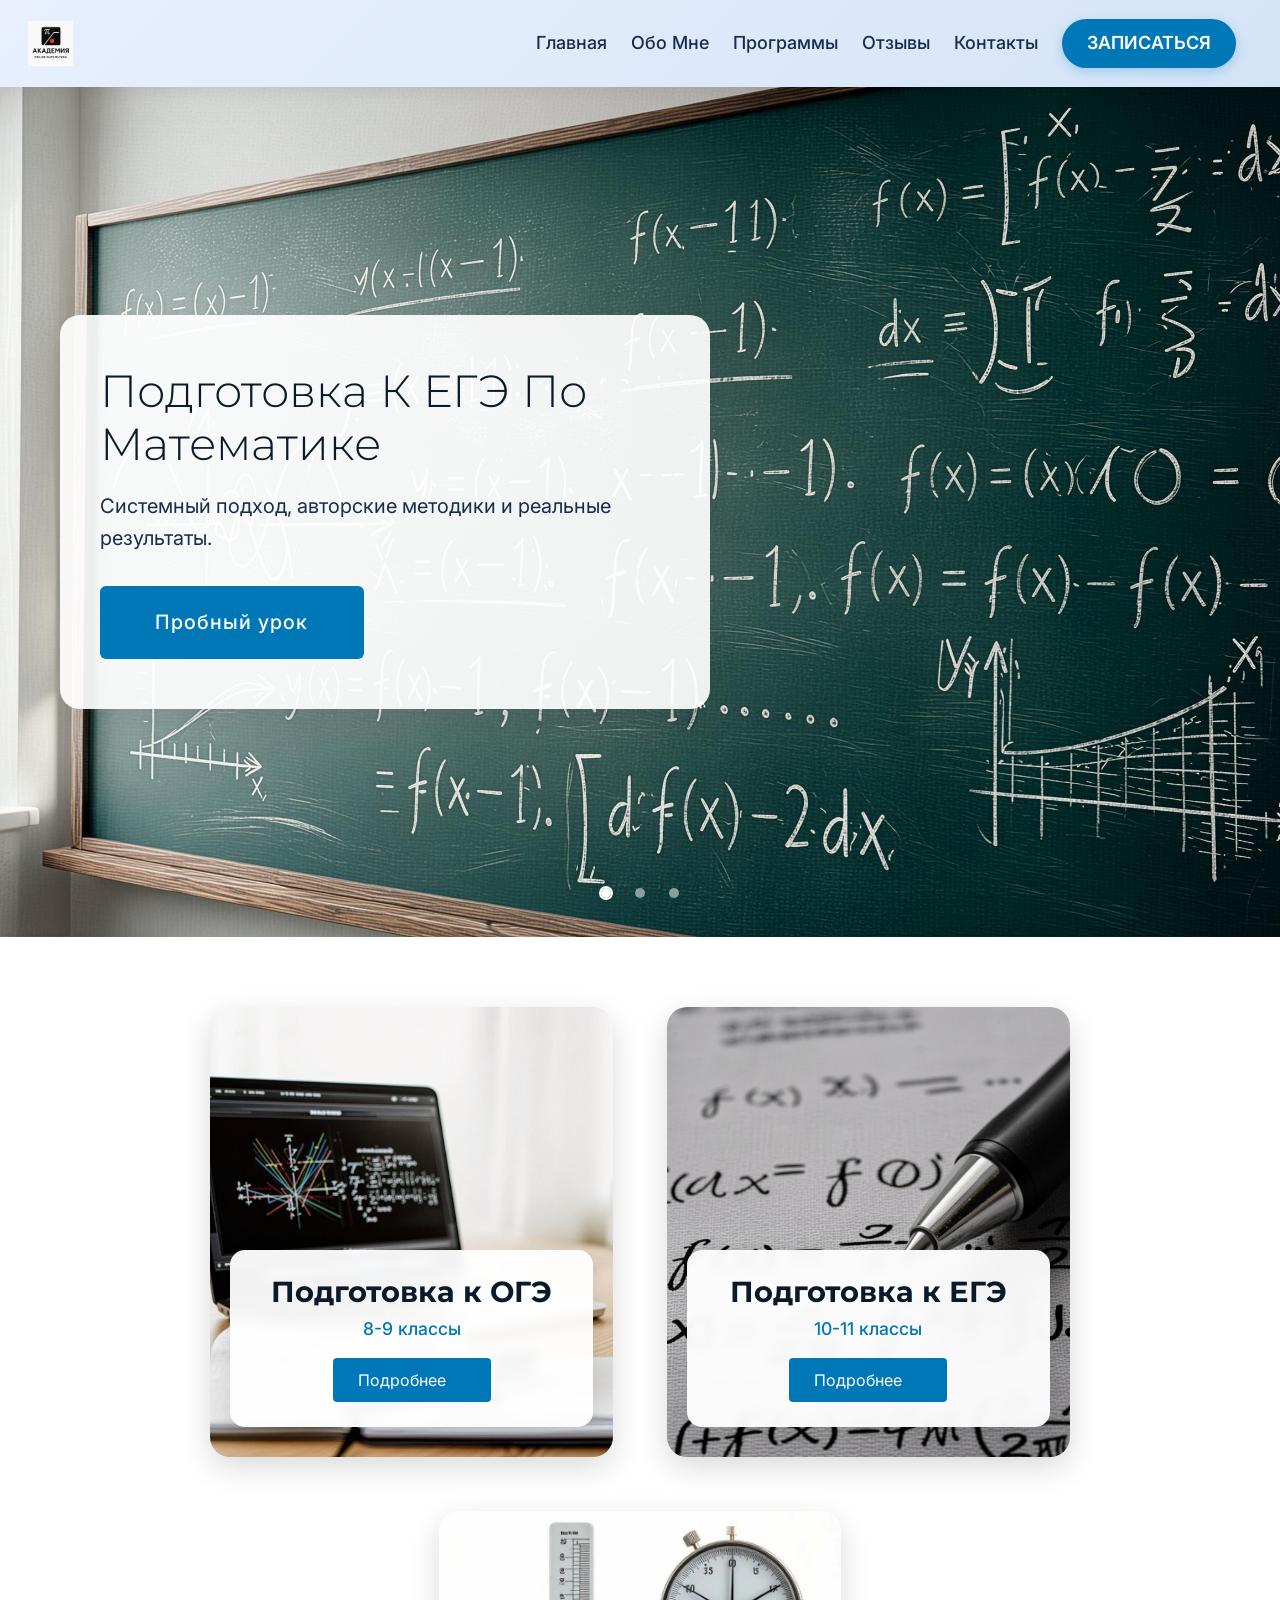
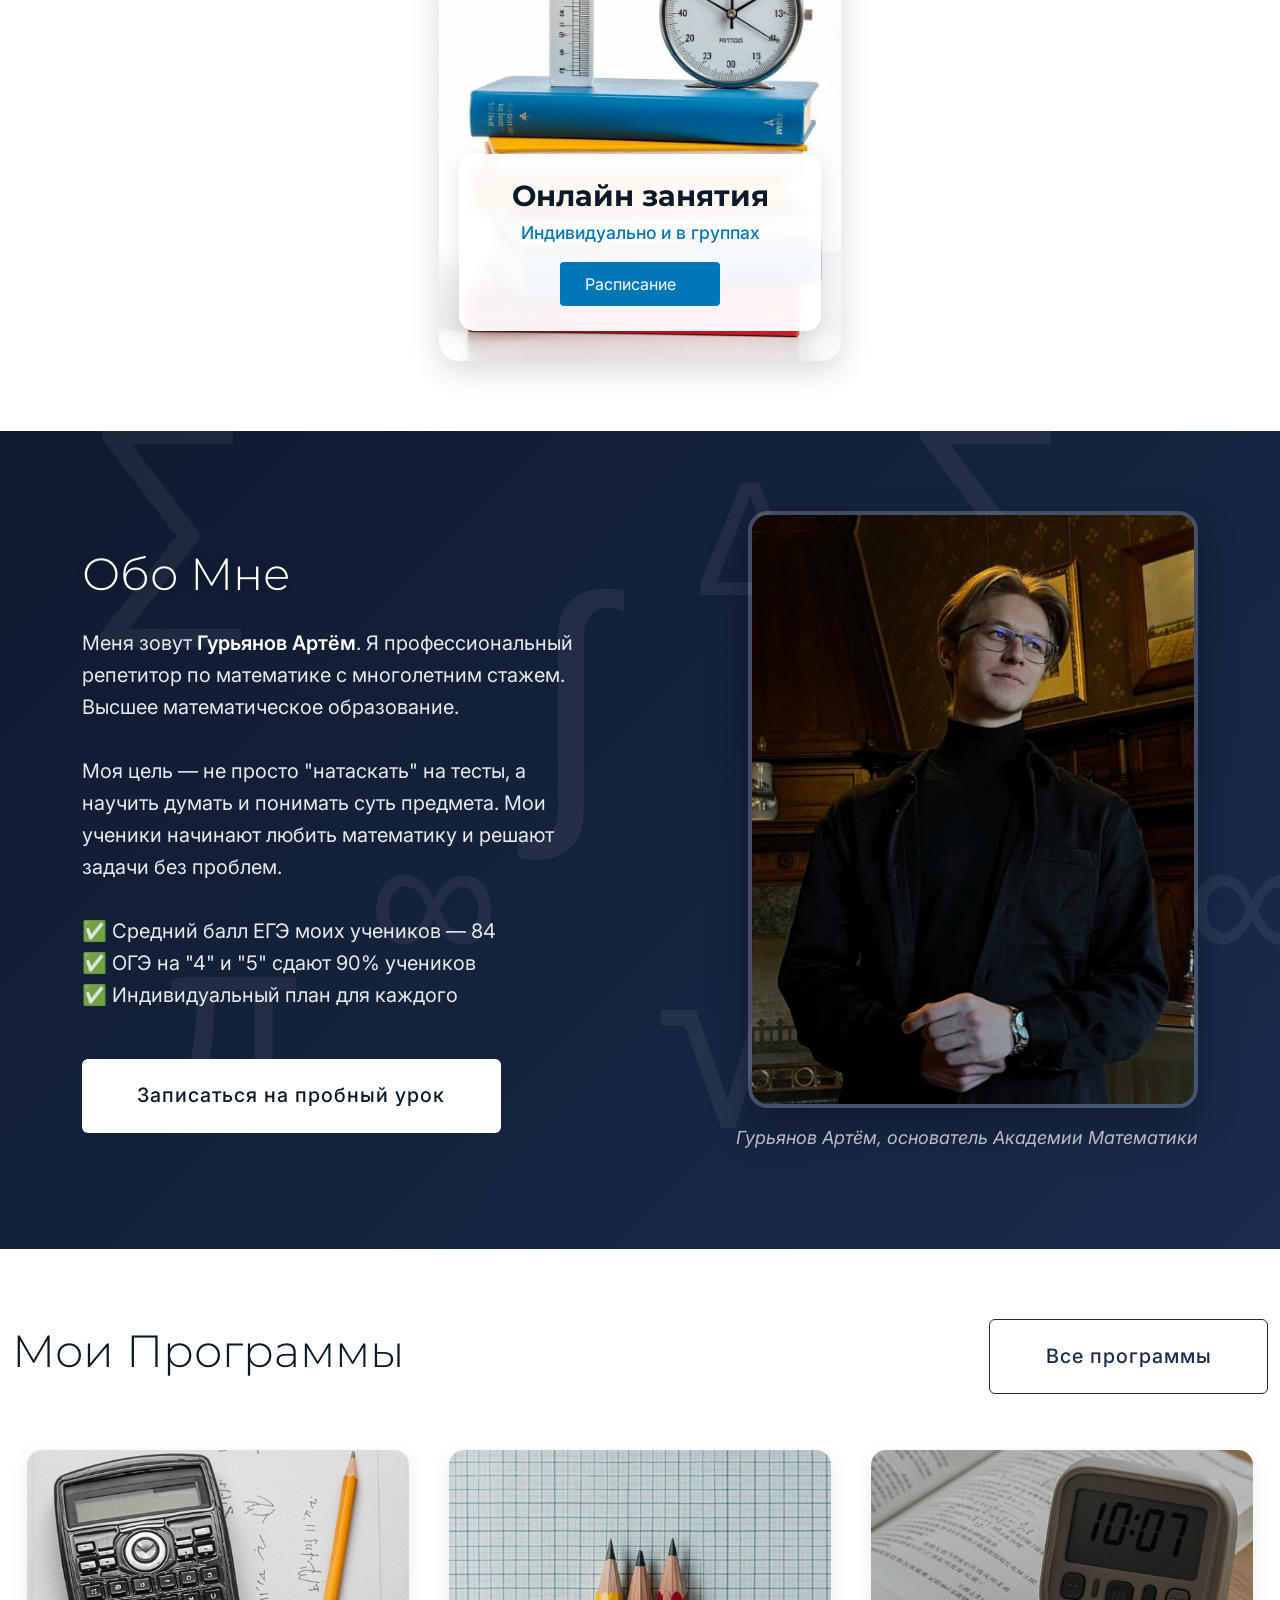
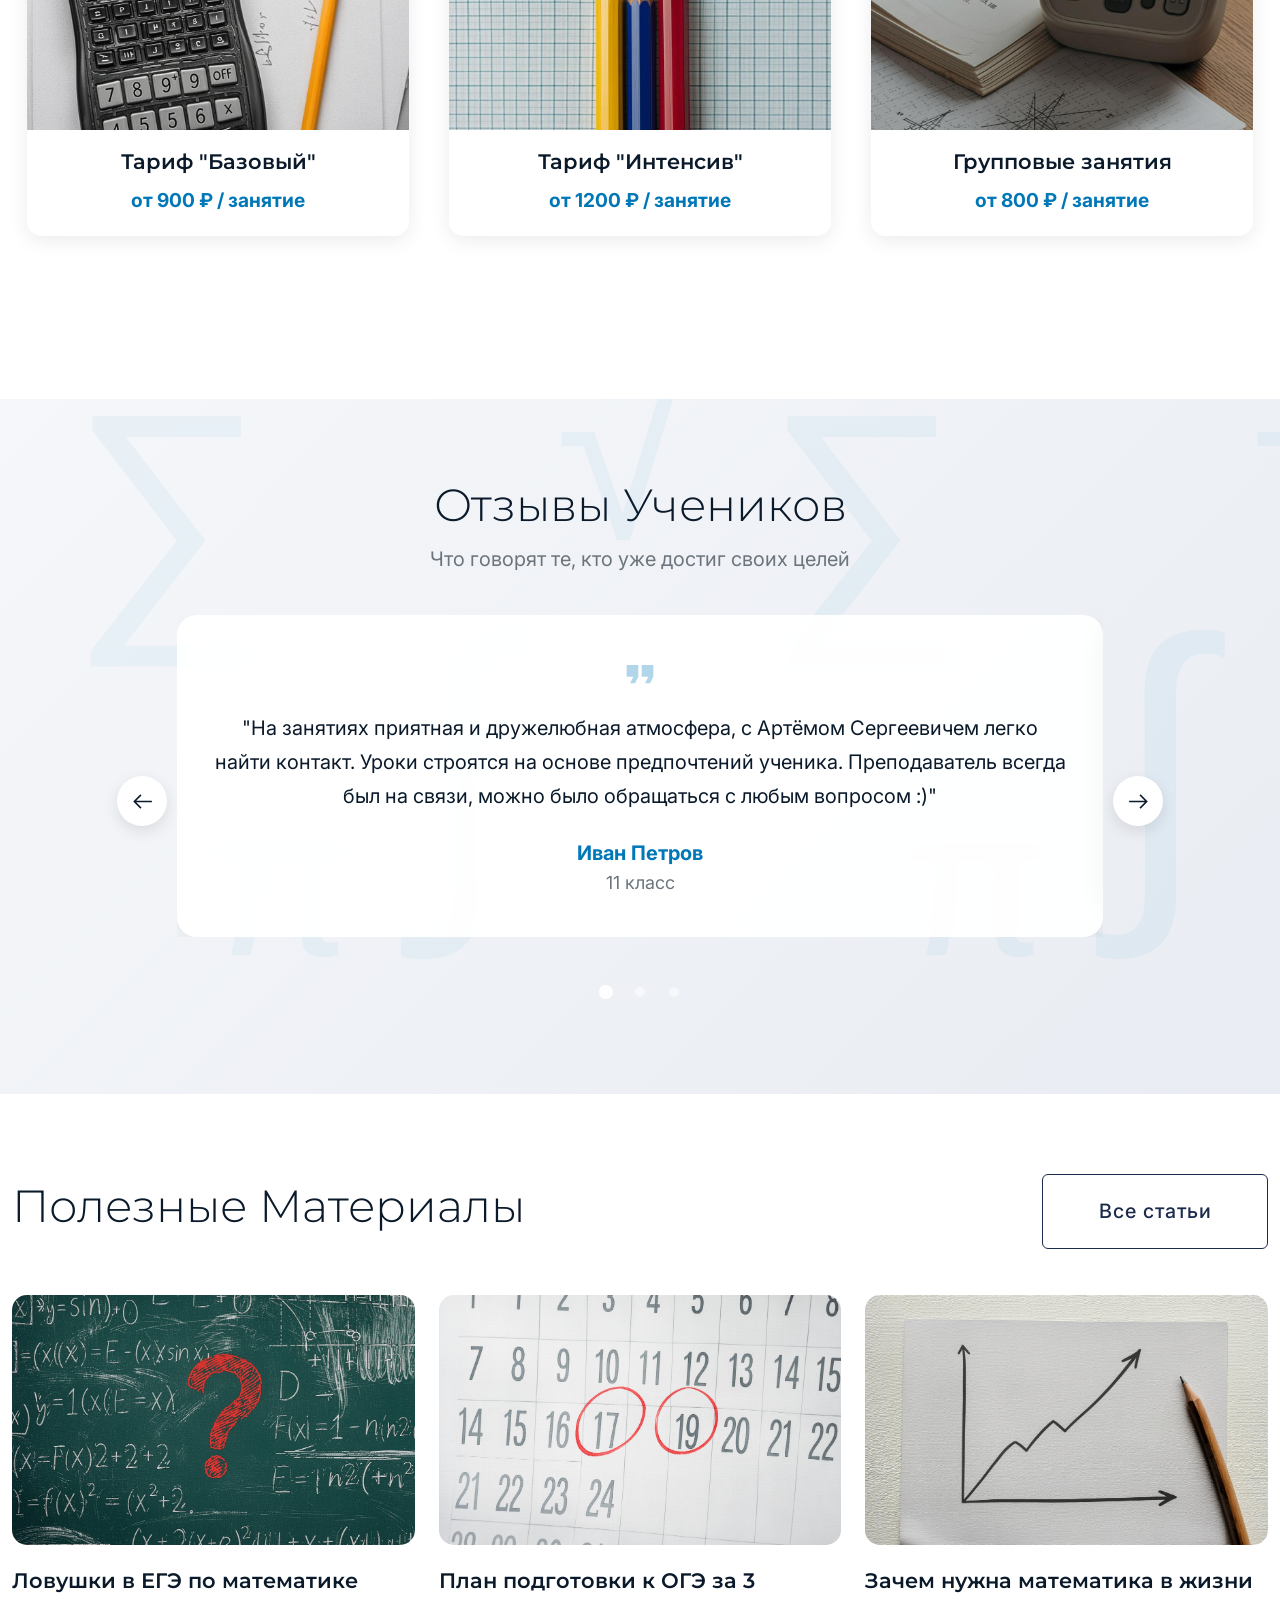
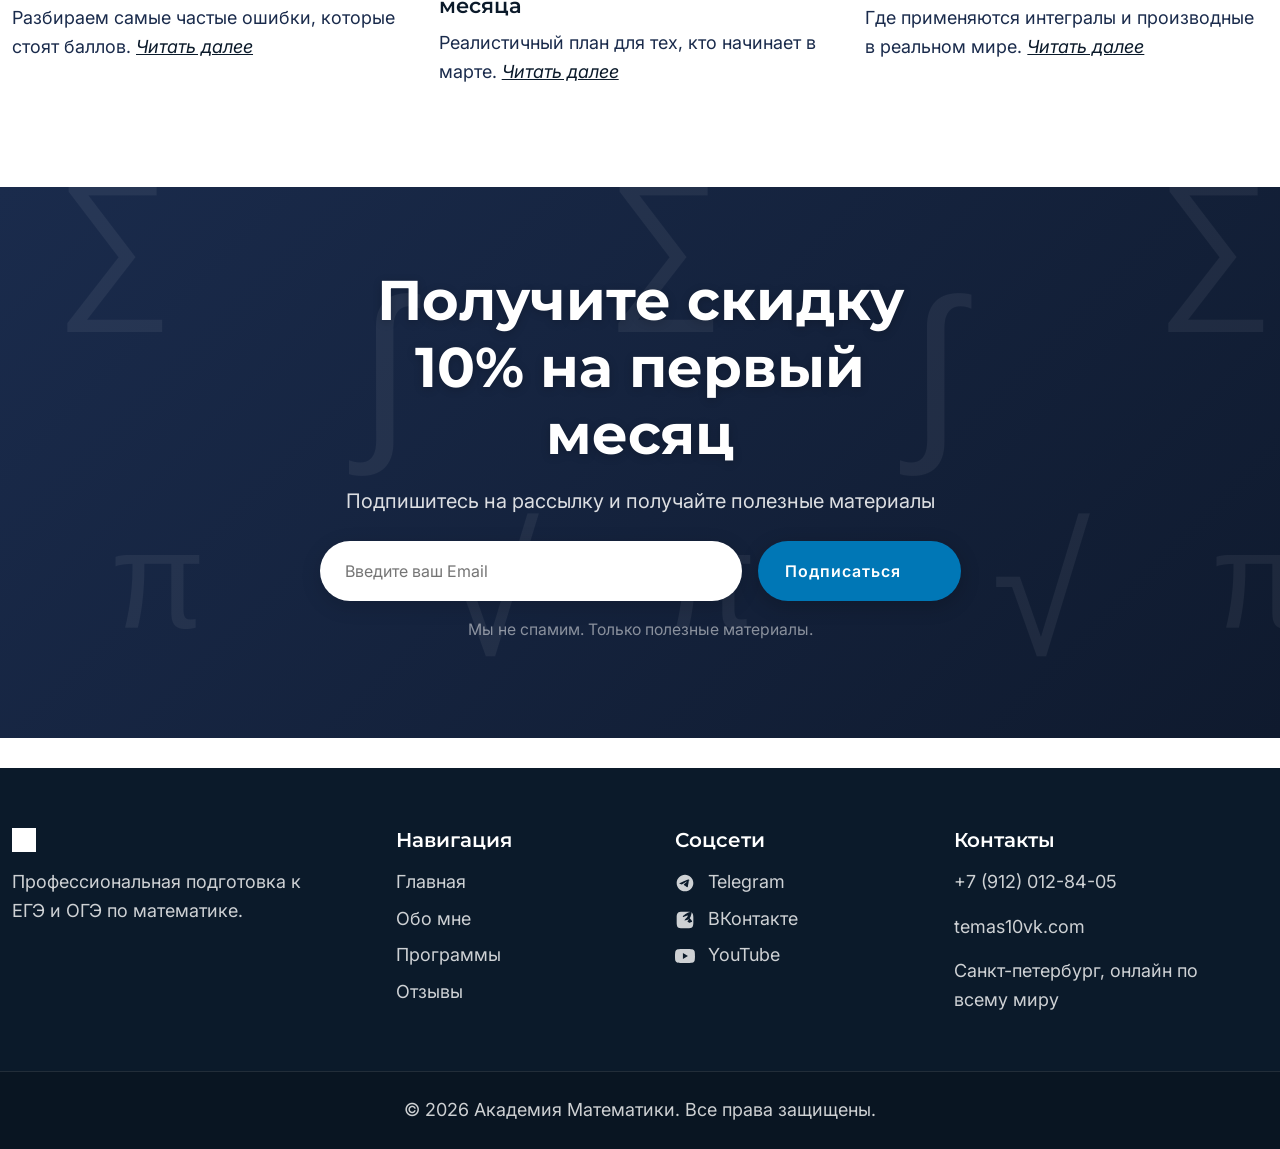
==== commit be913912: "Update index.html" ====
--- a/static/index.html
+++ b/static/index.html
@@ -730,7 +730,7 @@
         <h5 class="widget-title pb-2 fs-5">Соцсети</h5>
         <ul class="list-unstyled">
             <li class="pb-2">
-                <a href="https://t.me/mathacademia" target="_blank" rel="noopener noreferrer">
+                <a href="https://t.me/math_academia" target="_blank" rel="noopener noreferrer">
                     <svg width="20" height="20" viewBox="0 0 24 24" fill="currentColor" style="margin-right: 8px;">
                         <path d="M12 2C6.48 2 2 6.48 2 12s4.48 10 10 10 10-4.48 10-10S17.52 2 12 2zm4.64 6.8c-.15 1.58-.8 5.42-1.13 7.19-.14.75-.42 1-.68 1.03-.58.05-1.02-.38-1.58-.75-.88-.58-1.38-.94-2.23-1.5-.99-.65-.35-1.01.22-1.59.15-.15 2.71-2.48 2.76-2.69.01-.03.01-.14-.05-.2-.06-.06-.15-.04-.22-.02-.09.02-1.6 1.02-4.52 2.99-.43.29-.82.44-1.17.43-.38-.01-1.12-.22-1.67-.4-.67-.22-1.2-.33-1.16-.7.03-.19.29-.38.79-.58 3.06-1.33 5.1-2.21 6.11-2.64 2.91-1.21 3.51-1.42 3.9-1.43h.03c.2 0 .58.04.84.28.22.19.28.45.31.63.03.18.04.38.02.59z"/>
                     </svg>
@@ -738,7 +738,7 @@
                 </a>
             </li>
             <li class="pb-2">
-                <a href="https://vk.com/your_vk_username" target="_blank" rel="noopener noreferrer">
+                <a href="https://vk.ru/academia_math" target="_blank" rel="noopener noreferrer">
                     <svg width="20" height="20" viewBox="0 0 24 24" fill="currentColor" style="margin-right: 8px;">
                         <path d="M15.07 2H8.93C3.33 2 2 3.33 2 8.93v6.14C2 20.67 3.33 22 8.93 22h6.14C20.67 22 22 20.67 22 15.07V8.93C22 3.33 20.67 2 15.07 2zm3.5 12.67c-.26.72-.76.72-1.37.56-.9-.25-1.42-.9-2.2-1.5-.2-.15-.1-.23.07-.41.52-.48 1.04-1.03 1.38-1.73.2-.42-.11-.42-.44-.29-1.06.43-2.08.79-3.07 1.14-.5.17-.93.31-1.24.07-.38-.3.02-.77.27-1.1.14-.17 1.1-1.06 1.7-1.68.9-.95 1.44-1.87 1.65-2.53.18-.57-.1-.77-.58-.62-1.57.5-3.08 1.1-4.13 1.63-.53.27-1.05.4-1.2-.08-.17-.5.33-1.03.82-1.48.56-.53 1.25-1.07 1.93-1.55 2.12-1.48 4.13-2.55 6.05-2.7 1.12-.09 1.73.43 1.6 1.55-.15 1.23-.54 2.53-1.05 3.78-.23.55-.55 1.07-.9 1.55-.3.4-.34.65-.08.9.23.23.6.55.95.9.6.6 1.18 1.25 1.57 1.97.3.55.37 1.08-.05 1.22z"/>
                     </svg>
@@ -760,8 +760,8 @@
           <div class="col-lg-3 col-md-6">
             <div class="footer-menu">
               <h5 class="widget-title pb-2 fs-5">Контакты</h5>
-              <p><a href="#">+7 (912) 012-85-05</a></p>
-              <p><a href="mailto:info@mathmentor.ru">info@mathacademia.ru</a></p>
+              <p><a href="#">+7 (912) 012-84-05</a></p>
+              <p><a href="temas10@vk.com">temas10vk.com</a></p>
               <p>Санкт-петербург, онлайн по всему миру</p>
             </div>
           </div>
